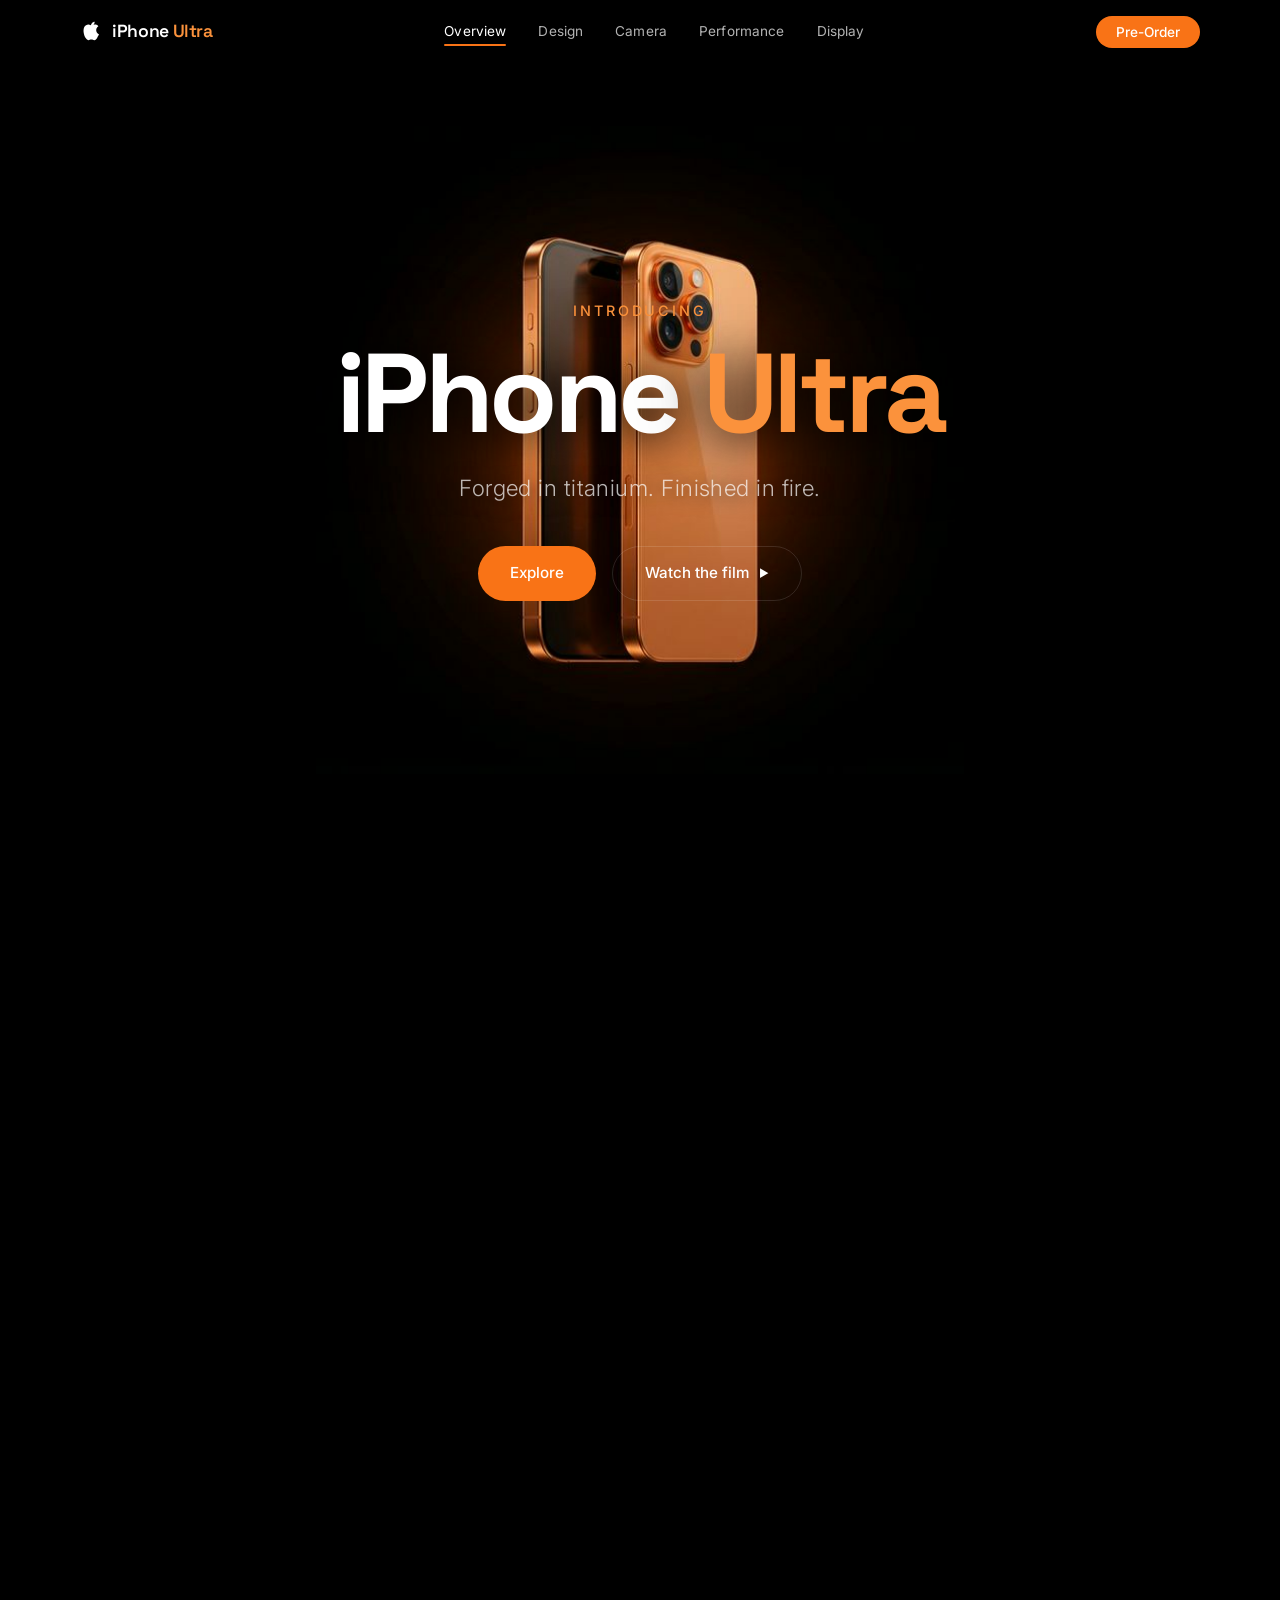
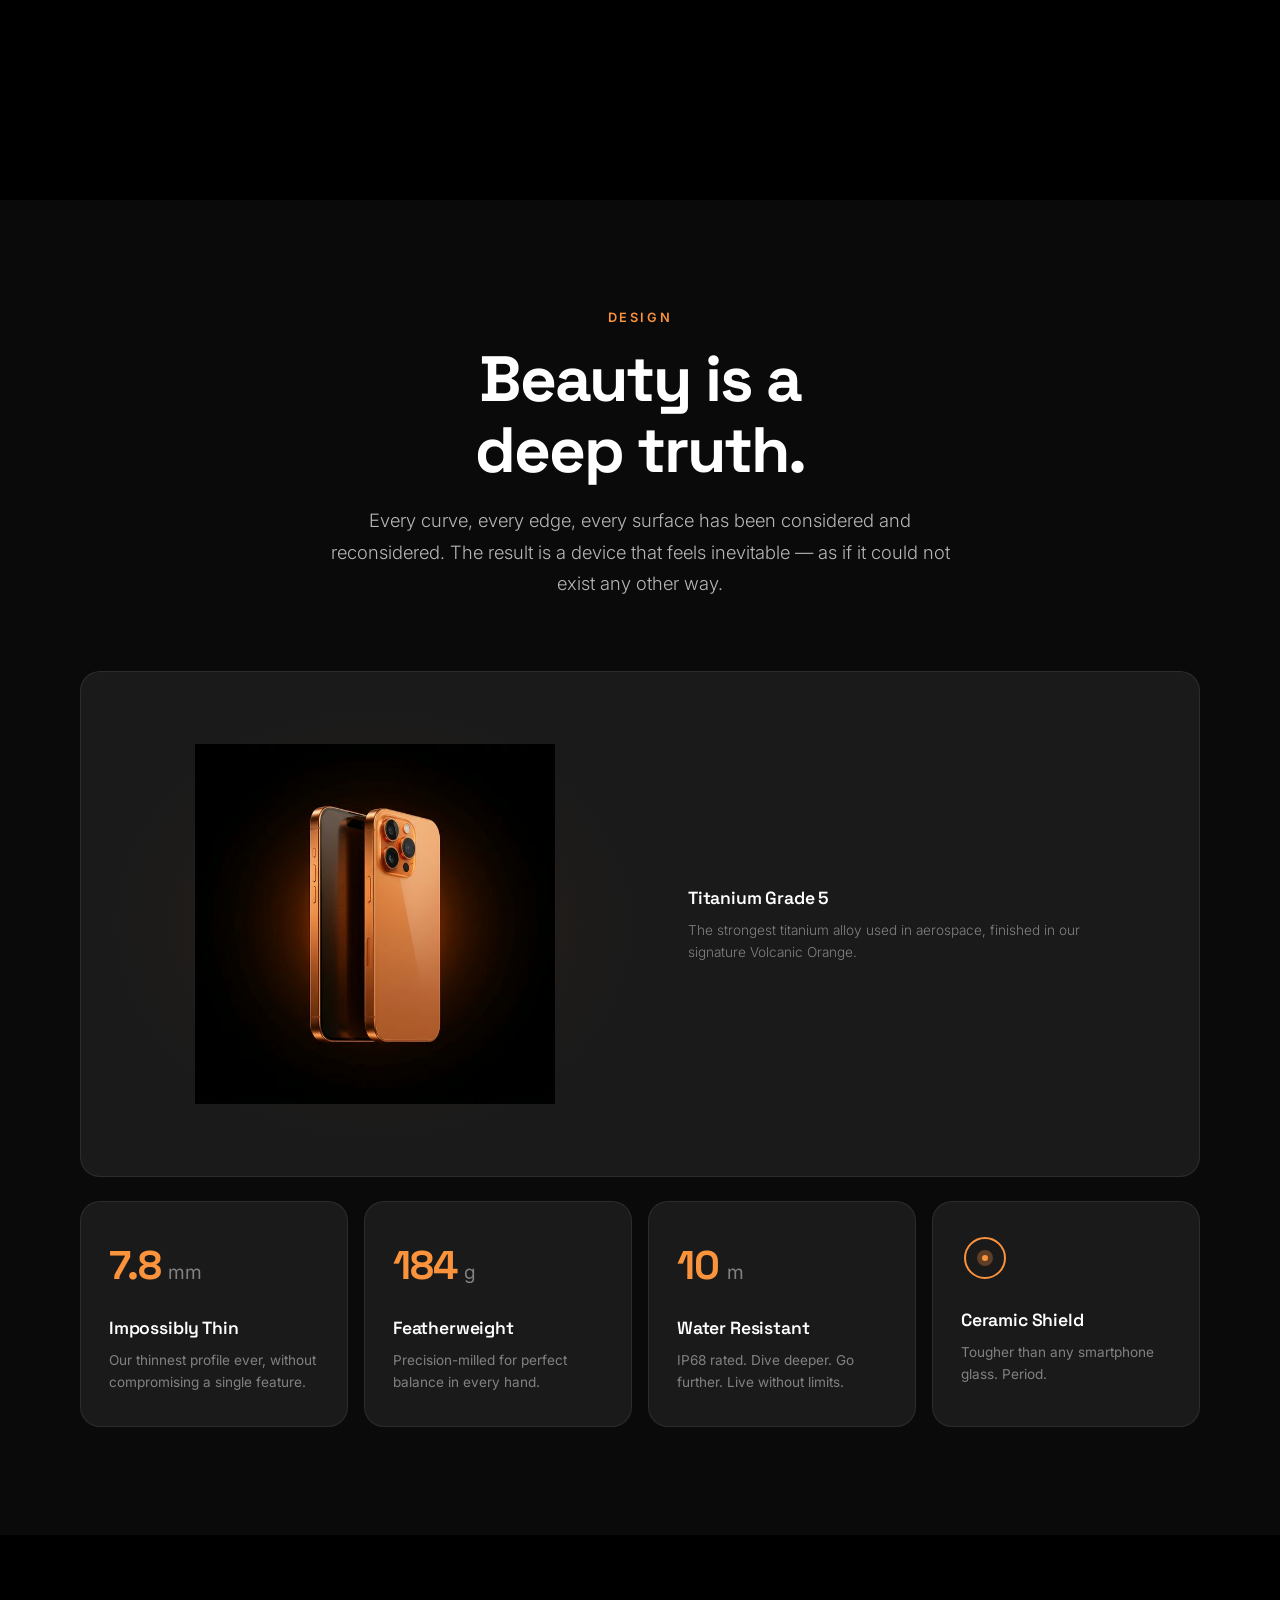
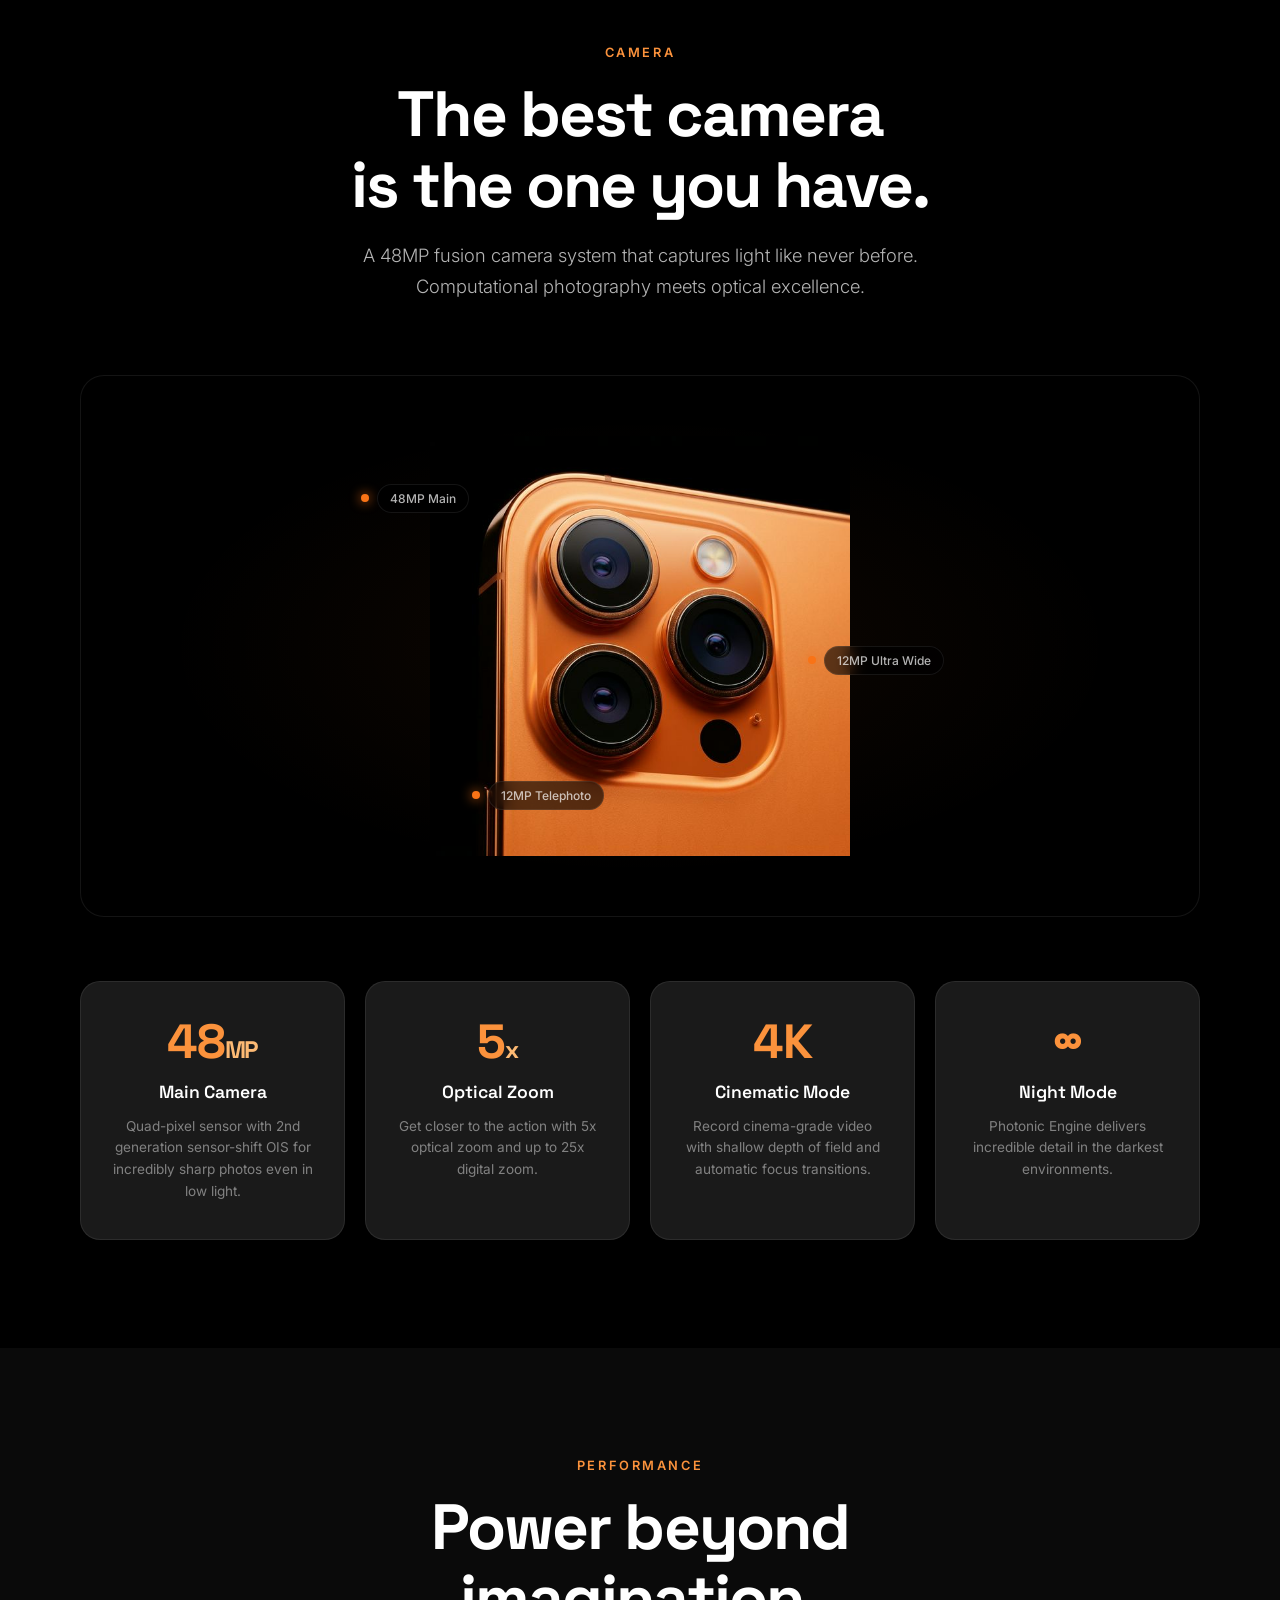
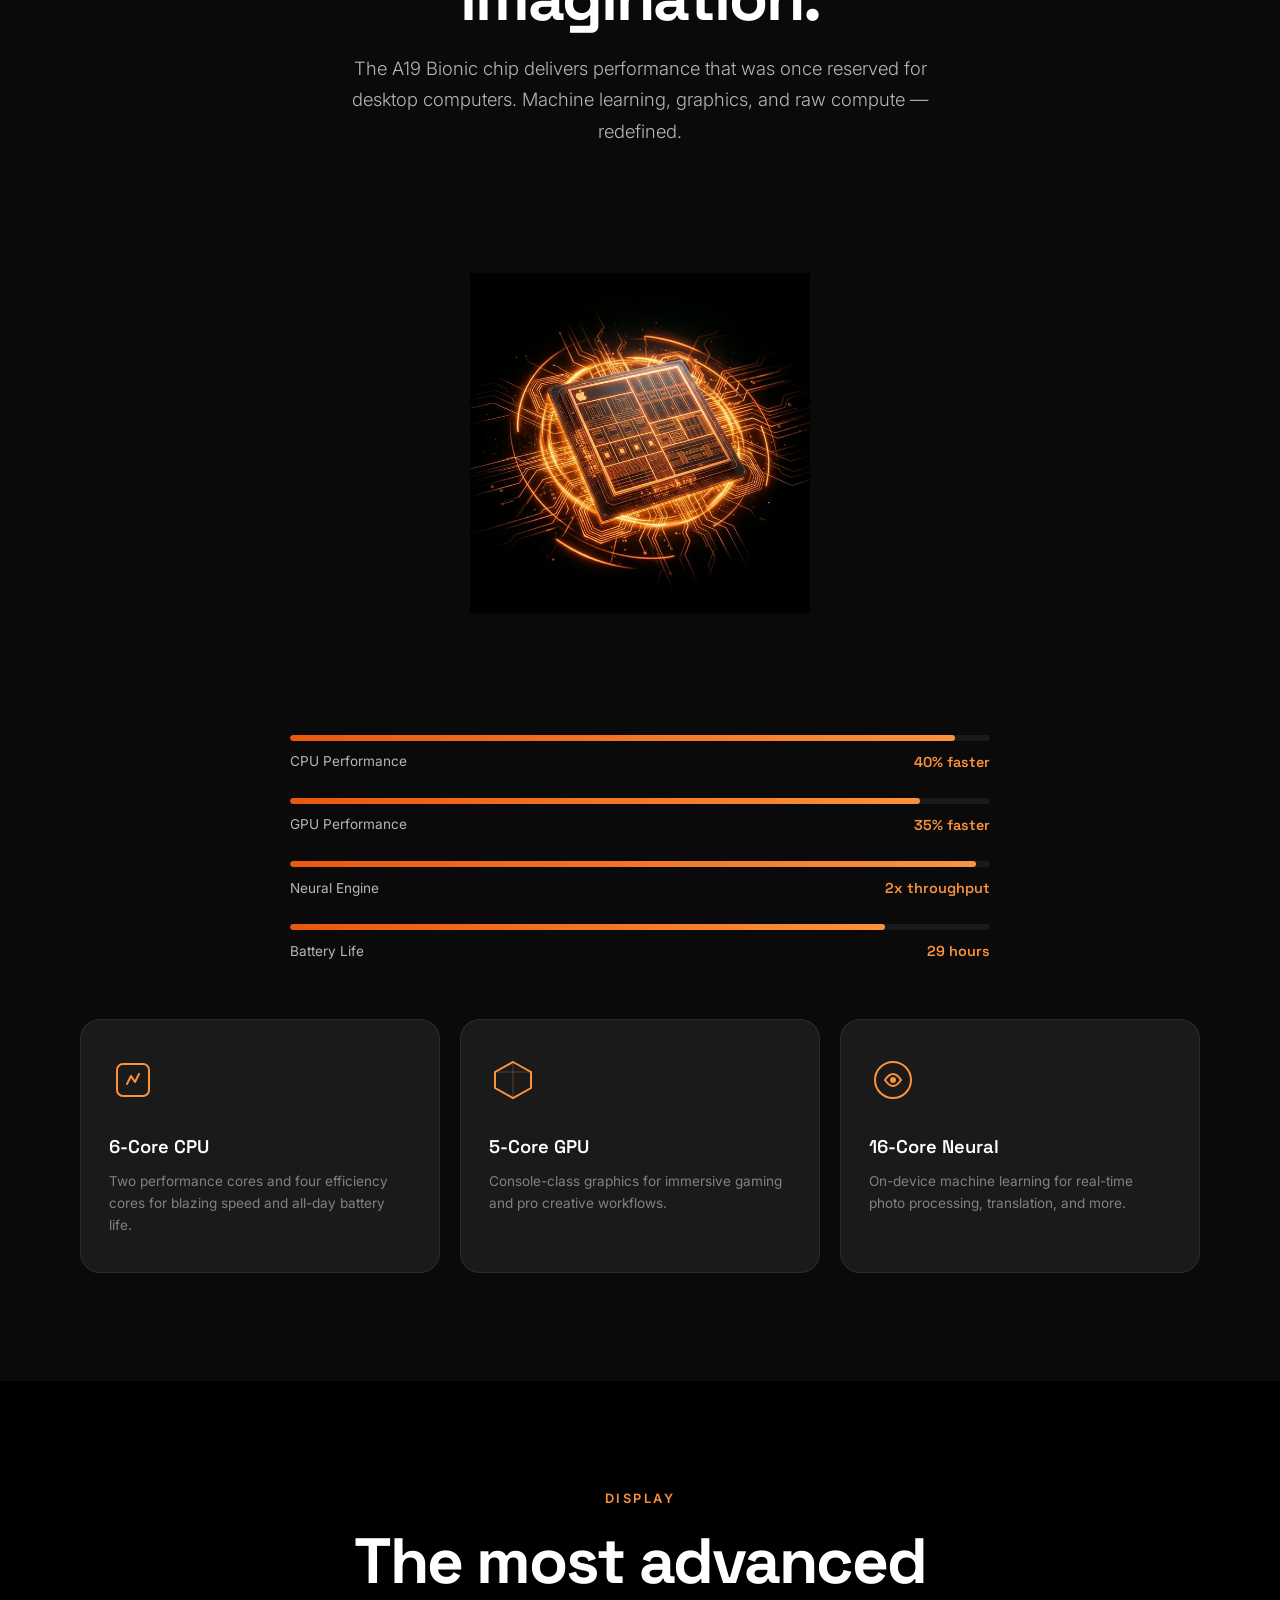
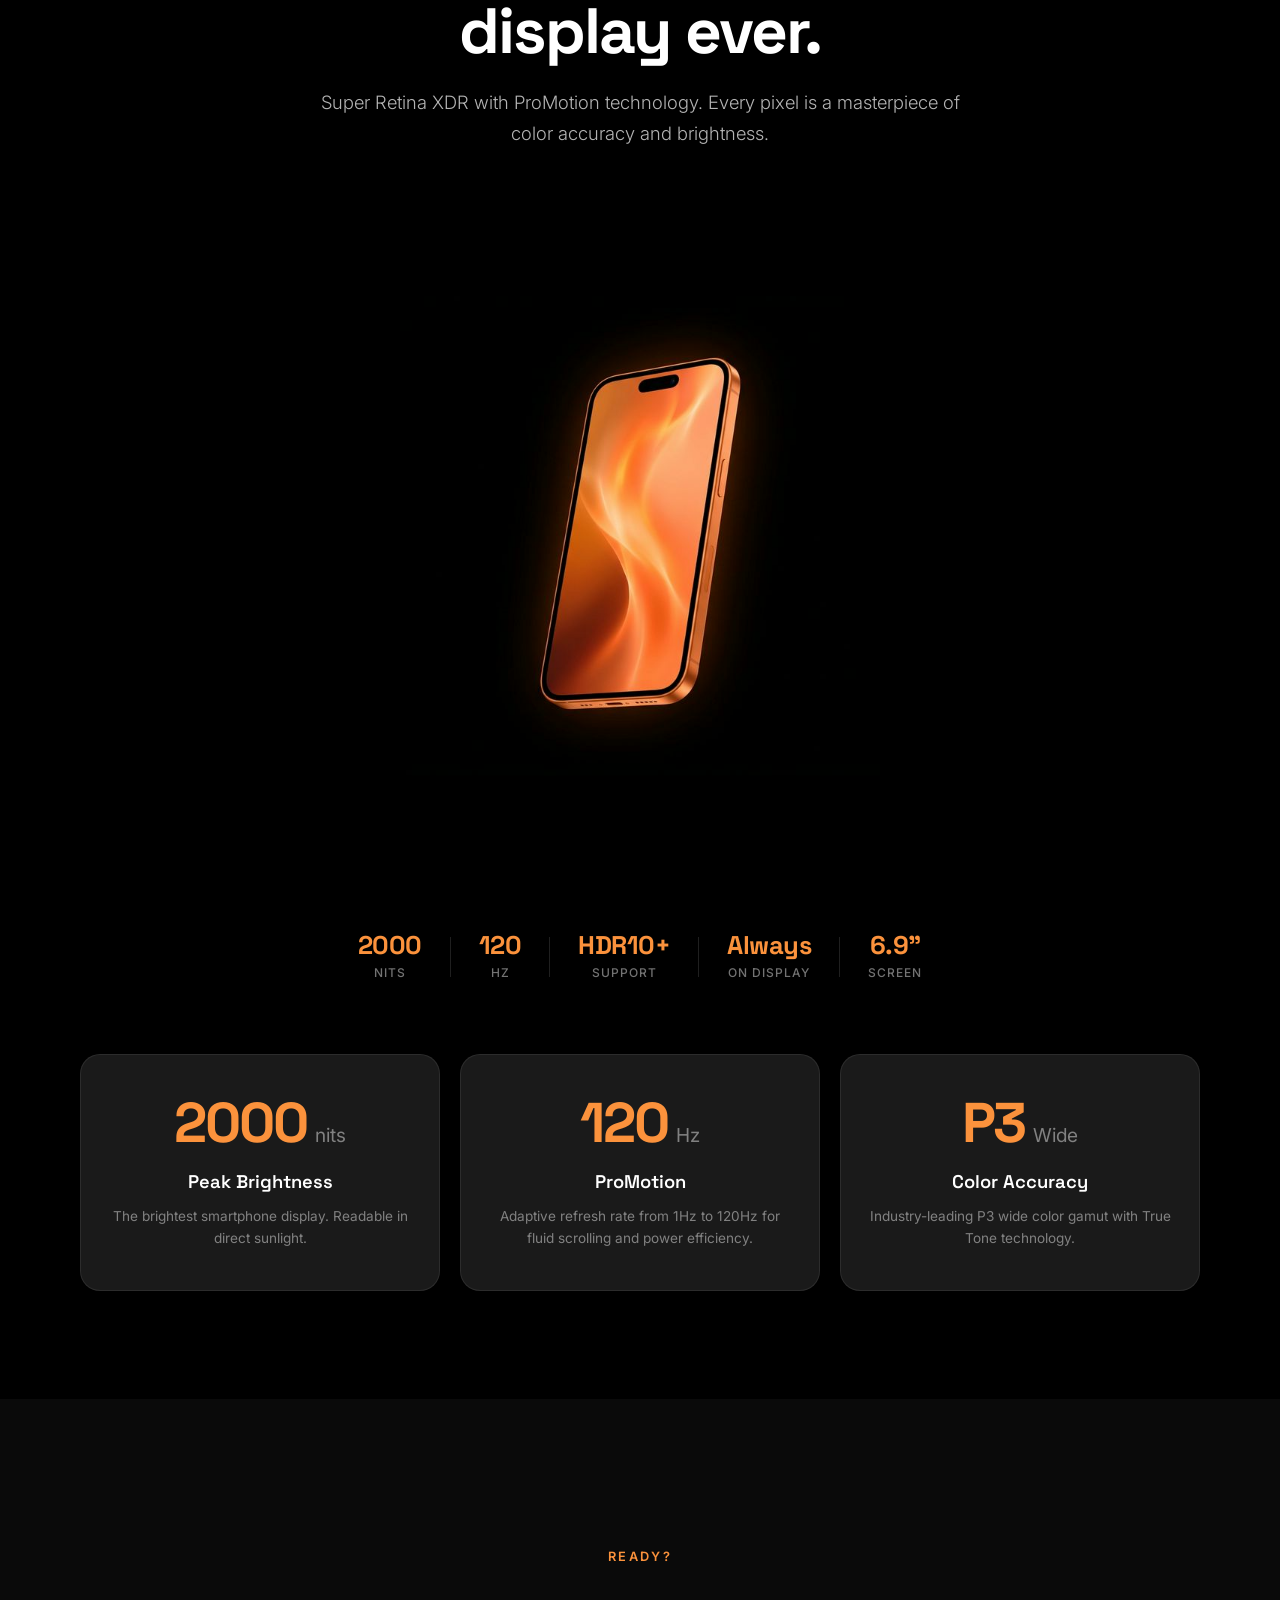
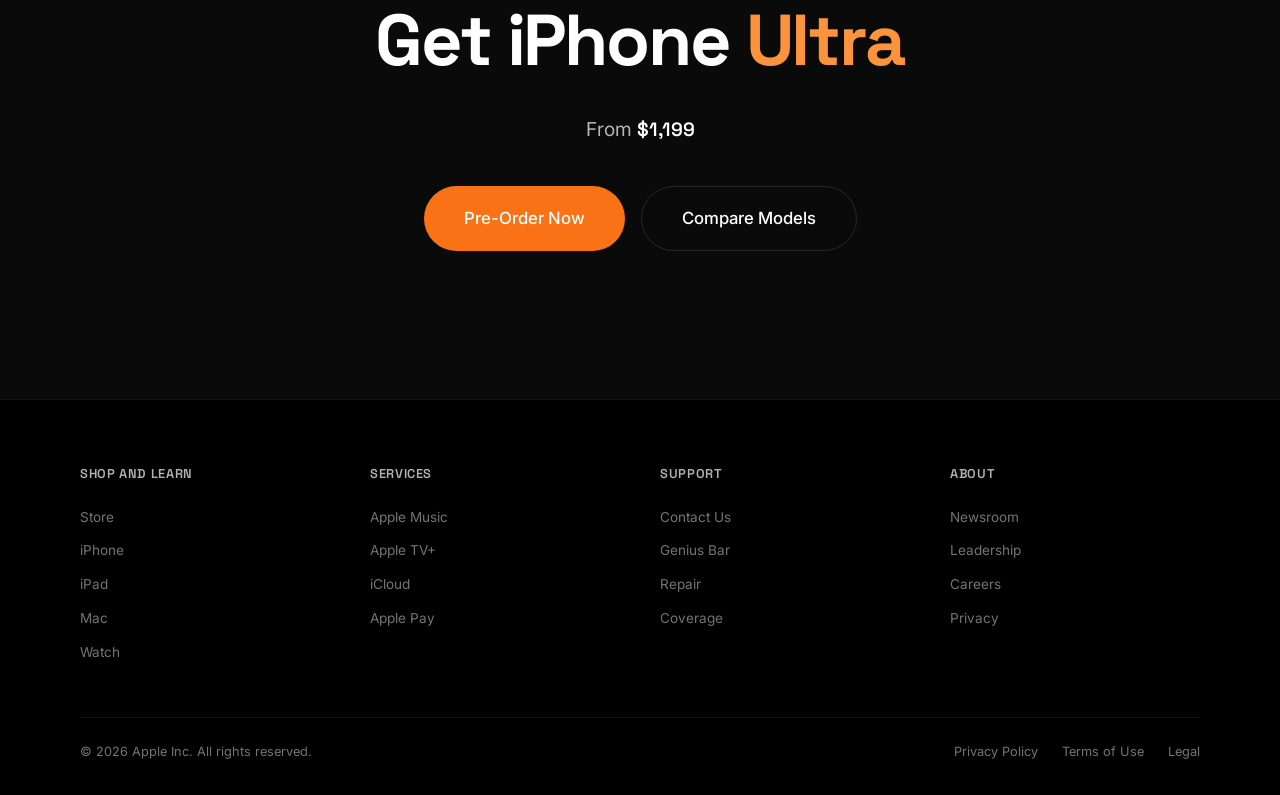
==== iphone-portfolio/index.html @ 0cfe54fa "Add files via upload" ====
<!DOCTYPE html>
<html lang="en">
<head>
    <meta charset="UTF-8">
    <meta name="viewport" content="width=device-width, initial-scale=1.0, maximum-scale=1.0, user-scalable=no">
    <title>iPhone Ultra — Engineered Perfection</title>
    <meta name="description" content="Explore the iPhone Ultra — precision engineering, breathtaking design, and revolutionary performance in a stunning orange finish.">
    <link rel="preconnect" href="https://fonts.googleapis.com">
    <link rel="preconnect" href="https://fonts.gstatic.com" crossorigin>
    <link href="https://fonts.googleapis.com/css2?family=Inter:wght@300;400;500;600;700;800;900&family=Space+Grotesk:wght@300;400;500;600;700&display=swap" rel="stylesheet">
    <link rel="stylesheet" href="styles.css">
</head>
<body>
    <!-- Loading Screen -->
    <div id="loader" class="loader">
        <div class="loader-content">
            <div class="loader-ring"></div>
            <div class="loader-text">
                <span class="loader-brand">iPhone Ultra</span>
                <span class="loader-progress" id="loader-progress">Loading experience...</span>
            </div>
        </div>
    </div>

    <!-- Navigation -->
    <nav id="navbar" class="navbar">
        <div class="nav-container">
            <a href="#hero" class="nav-logo">
                <svg class="nav-logo-icon" viewBox="0 0 24 24" fill="none" xmlns="http://www.w3.org/2000/svg">
                    <path d="M18.71 19.5C17.88 20.74 17 21.95 15.66 21.97C14.32 22 13.89 21.18 12.37 21.18C10.84 21.18 10.37 21.95 9.1 22C7.79 22.05 6.8 20.68 5.96 19.47C4.25 16.56 2.93 11.3 4.7 7.72C5.57 5.94 7.36 4.86 9.28 4.84C10.56 4.81 11.78 5.72 12.57 5.72C13.36 5.72 14.85 4.62 16.4 4.8C17.07 4.83 18.9 5.08 20.07 6.76C19.97 6.82 17.62 8.17 17.65 11.04C17.68 14.45 20.6 15.56 20.63 15.57C20.6 15.65 20.17 17.14 19.1 18.67L18.71 19.5Z" fill="currentColor"/>
                    <path d="M13 3.5C13.73 2.67 14.94 2.04 15.94 2C16.07 3.17 15.6 4.35 14.9 5.19C14.21 6.04 13.07 6.7 11.95 6.61C11.8 5.46 12.36 4.26 13 3.5Z" fill="currentColor"/>
                </svg>
                <span>iPhone <span class="accent">Ultra</span></span>
            </a>
            <div class="nav-links" id="nav-links">
                <a href="#hero" class="nav-link active" data-page="hero">Overview</a>
                <a href="#design" class="nav-link" data-page="design">Design</a>
                <a href="#camera" class="nav-link" data-page="camera">Camera</a>
                <a href="#performance" class="nav-link" data-page="performance">Performance</a>
                <a href="#display" class="nav-link" data-page="display">Display</a>
            </div>
            <button class="nav-cta" id="nav-cta">Pre-Order</button>
            <button class="nav-hamburger" id="nav-hamburger" aria-label="Toggle menu">
                <span></span>
                <span></span>
                <span></span>
            </button>
        </div>
    </nav>

    <!-- Mobile Menu -->
    <div class="mobile-menu" id="mobile-menu">
        <div class="mobile-menu-content">
            <a href="#hero" class="mobile-link" data-page="hero">Overview</a>
            <a href="#design" class="mobile-link" data-page="design">Design</a>
            <a href="#camera" class="mobile-link" data-page="camera">Camera</a>
            <a href="#performance" class="mobile-link" data-page="performance">Performance</a>
            <a href="#display" class="mobile-link" data-page="display">Display</a>
            <a href="#" class="mobile-cta">Pre-Order Now</a>
        </div>
    </div>

    <!-- Page 1: Hero with Scroll Animation -->
    <section id="hero" class="section hero-section">
        <div class="scroll-sequence-container">
            <canvas id="hero-canvas"></canvas>
            <div class="hero-overlay" id="hero-overlay">
                <div class="hero-content">
                    <p class="hero-eyebrow" data-animate>Introducing</p>
                    <h1 class="hero-title" data-animate>
                        iPhone <span class="accent">Ultra</span>
                    </h1>
                    <p class="hero-subtitle" data-animate>Forged in titanium. Finished in fire.</p>
                    <div class="hero-actions" data-animate>
                        <a href="#design" class="btn btn-primary">Explore</a>
                        <a href="#" class="btn btn-ghost">Watch the film <span class="play-icon">▶</span></a>
                    </div>
                </div>
            </div>
            <!-- Scroll-driven text overlays -->
            <div class="scroll-text" id="scroll-text-1">
                <h2 class="scroll-headline">Every layer.<br>Perfected.</h2>
            </div>
            <div class="scroll-text" id="scroll-text-2">
                <h2 class="scroll-headline">Precision<br>engineering.</h2>
                <p class="scroll-sub">Each component designed to work in harmony.</p>
            </div>
            <div class="scroll-text" id="scroll-text-3">
                <h2 class="scroll-headline">Reassembled.<br>Reborn.</h2>
                <p class="scroll-sub">Silence. Perfection restores.</p>
            </div>
        </div>
    </section>

    <!-- Page 2: Design -->
    <section id="design" class="section design-section">
        <div class="section-container">
            <div class="section-header" data-reveal>
                <p class="section-eyebrow">Design</p>
                <h2 class="section-title">Beauty is a<br>deep truth.</h2>
                <p class="section-description">
                    Every curve, every edge, every surface has been considered and reconsidered. 
                    The result is a device that feels inevitable — as if it could not exist any other way.
                </p>
            </div>
            <div class="design-showcase">
                <div class="design-card design-card-hero" data-reveal>
                    <div class="design-card-image">
                        <img src="assets/images/iphone-hero.png" alt="iPhone Ultra in orange" loading="lazy">
                    </div>
                    <div class="design-card-content">
                        <h3>Titanium Grade 5</h3>
                        <p>The strongest titanium alloy used in aerospace, finished in our signature Volcanic Orange.</p>
                    </div>
                </div>
                <div class="design-grid">
                    <div class="design-card" data-reveal>
                        <div class="design-stat">
                            <span class="stat-number" data-count="7.8">0</span>
                            <span class="stat-unit">mm</span>
                        </div>
                        <h3>Impossibly Thin</h3>
                        <p>Our thinnest profile ever, without compromising a single feature.</p>
                    </div>
                    <div class="design-card" data-reveal>
                        <div class="design-stat">
                            <span class="stat-number" data-count="185">0</span>
                            <span class="stat-unit">g</span>
                        </div>
                        <h3>Featherweight</h3>
                        <p>Precision-milled for perfect balance in every hand.</p>
                    </div>
                    <div class="design-card" data-reveal>
                        <div class="design-stat">
                            <span class="stat-number" data-count="10">0</span>
                            <span class="stat-unit">m</span>
                        </div>
                        <h3>Water Resistant</h3>
                        <p>IP68 rated. Dive deeper. Go further. Live without limits.</p>
                    </div>
                    <div class="design-card" data-reveal>
                        <div class="design-icon">
                            <svg viewBox="0 0 48 48" fill="none"><circle cx="24" cy="24" r="20" stroke="currentColor" stroke-width="2"/><circle cx="24" cy="24" r="8" fill="currentColor" opacity="0.3"/><circle cx="24" cy="24" r="3" fill="currentColor"/></svg>
                        </div>
                        <h3>Ceramic Shield</h3>
                        <p>Tougher than any smartphone glass. Period.</p>
                    </div>
                </div>
            </div>
        </div>
    </section>

    <!-- Page 3: Camera -->
    <section id="camera" class="section camera-section">
        <div class="section-container">
            <div class="section-header" data-reveal>
                <p class="section-eyebrow">Camera</p>
                <h2 class="section-title">The best camera<br>is the one you have.</h2>
                <p class="section-description">
                    A 48MP fusion camera system that captures light like never before. 
                    Computational photography meets optical excellence.
                </p>
            </div>
            <div class="camera-showcase">
                <div class="camera-hero" data-reveal>
                    <img src="assets/images/iphone-camera.png" alt="iPhone Ultra Camera System" loading="lazy">
                    <div class="camera-specs-overlay">
                        <div class="spec-tag" style="top: 20%; left: 25%;">
                            <span class="spec-dot"></span>
                            <span class="spec-label">48MP Main</span>
                        </div>
                        <div class="spec-tag" style="top: 50%; left: 65%;">
                            <span class="spec-dot"></span>
                            <span class="spec-label">12MP Ultra Wide</span>
                        </div>
                        <div class="spec-tag" style="top: 75%; left: 35%;">
                            <span class="spec-dot"></span>
                            <span class="spec-label">12MP Telephoto</span>
                        </div>
                    </div>
                </div>
                <div class="camera-features">
                    <div class="camera-feature" data-reveal>
                        <div class="feature-number">48<span>MP</span></div>
                        <h3>Main Camera</h3>
                        <p>Quad-pixel sensor with 2nd generation sensor-shift OIS for incredibly sharp photos even in low light.</p>
                    </div>
                    <div class="camera-feature" data-reveal>
                        <div class="feature-number">5<span>x</span></div>
                        <h3>Optical Zoom</h3>
                        <p>Get closer to the action with 5x optical zoom and up to 25x digital zoom.</p>
                    </div>
                    <div class="camera-feature" data-reveal>
                        <div class="feature-number">4K<span></span></div>
                        <h3>Cinematic Mode</h3>
                        <p>Record cinema-grade video with shallow depth of field and automatic focus transitions.</p>
                    </div>
                    <div class="camera-feature" data-reveal>
                        <div class="feature-number">∞<span></span></div>
                        <h3>Night Mode</h3>
                        <p>Photonic Engine delivers incredible detail in the darkest environments.</p>
                    </div>
                </div>
            </div>
        </div>
    </section>

    <!-- Page 4: Performance -->
    <section id="performance" class="section performance-section">
        <div class="section-container">
            <div class="section-header" data-reveal>
                <p class="section-eyebrow">Performance</p>
                <h2 class="section-title">Power beyond<br>imagination.</h2>
                <p class="section-description">
                    The A19 Bionic chip delivers performance that was once reserved for desktop computers. 
                    Machine learning, graphics, and raw compute — redefined.
                </p>
            </div>
            <div class="performance-showcase">
                <div class="chip-hero" data-reveal>
                    <img src="assets/images/iphone-chip.png" alt="A19 Bionic Chip" loading="lazy">
                    <div class="chip-glow"></div>
                </div>
                <div class="performance-metrics">
                    <div class="metric" data-reveal>
                        <div class="metric-bar">
                            <div class="metric-fill" data-width="95"></div>
                        </div>
                        <div class="metric-info">
                            <span class="metric-label">CPU Performance</span>
                            <span class="metric-value">40% faster</span>
                        </div>
                    </div>
                    <div class="metric" data-reveal>
                        <div class="metric-bar">
                            <div class="metric-fill" data-width="90"></div>
                        </div>
                        <div class="metric-info">
                            <span class="metric-label">GPU Performance</span>
                            <span class="metric-value">35% faster</span>
                        </div>
                    </div>
                    <div class="metric" data-reveal>
                        <div class="metric-bar">
                            <div class="metric-fill" data-width="98"></div>
                        </div>
                        <div class="metric-info">
                            <span class="metric-label">Neural Engine</span>
                            <span class="metric-value">2x throughput</span>
                        </div>
                    </div>
                    <div class="metric" data-reveal>
                        <div class="metric-bar">
                            <div class="metric-fill" data-width="85"></div>
                        </div>
                        <div class="metric-info">
                            <span class="metric-label">Battery Life</span>
                            <span class="metric-value">29 hours</span>
                        </div>
                    </div>
                </div>
                <div class="performance-grid">
                    <div class="perf-card" data-reveal>
                        <div class="perf-icon">
                            <svg viewBox="0 0 48 48" fill="none"><rect x="8" y="8" width="32" height="32" rx="6" stroke="currentColor" stroke-width="2"/><path d="M18 28L22 20L26 26L30 18" stroke="currentColor" stroke-width="2" stroke-linecap="round" stroke-linejoin="round"/></svg>
                        </div>
                        <h3>6-Core CPU</h3>
                        <p>Two performance cores and four efficiency cores for blazing speed and all-day battery life.</p>
                    </div>
                    <div class="perf-card" data-reveal>
                        <div class="perf-icon">
                            <svg viewBox="0 0 48 48" fill="none"><path d="M24 6L42 16V32L24 42L6 32V16L24 6Z" stroke="currentColor" stroke-width="2"/><path d="M24 6V42" stroke="currentColor" stroke-width="1" opacity="0.3"/><path d="M6 16L42 16" stroke="currentColor" stroke-width="1" opacity="0.3"/></svg>
                        </div>
                        <h3>5-Core GPU</h3>
                        <p>Console-class graphics for immersive gaming and pro creative workflows.</p>
                    </div>
                    <div class="perf-card" data-reveal>
                        <div class="perf-icon">
                            <svg viewBox="0 0 48 48" fill="none"><circle cx="24" cy="24" r="18" stroke="currentColor" stroke-width="2"/><path d="M16 24C16 24 20 18 24 18C28 18 32 24 32 24C32 24 28 30 24 30C20 30 16 24 16 24Z" stroke="currentColor" stroke-width="2"/><circle cx="24" cy="24" r="3" fill="currentColor"/></svg>
                        </div>
                        <h3>16-Core Neural</h3>
                        <p>On-device machine learning for real-time photo processing, translation, and more.</p>
                    </div>
                </div>
            </div>
        </div>
    </section>

    <!-- Page 5: Display -->
    <section id="display" class="section display-section">
        <div class="section-container">
            <div class="section-header" data-reveal>
                <p class="section-eyebrow">Display</p>
                <h2 class="section-title">The most advanced<br>display ever.</h2>
                <p class="section-description">
                    Super Retina XDR with ProMotion technology. 
                    Every pixel is a masterpiece of color accuracy and brightness.
                </p>
            </div>
            <div class="display-showcase">
                <div class="display-hero" data-reveal>
                    <img src="assets/images/iphone-display.png" alt="iPhone Ultra Display" loading="lazy">
                </div>
                <div class="display-spec-badges" data-reveal>
                    <div class="spec-badge">
                        <span class="spec-badge-value">2000</span>
                        <span class="spec-badge-label">nits</span>
                    </div>
                    <div class="spec-badge-divider"></div>
                    <div class="spec-badge">
                        <span class="spec-badge-value">120</span>
                        <span class="spec-badge-label">Hz</span>
                    </div>
                    <div class="spec-badge-divider"></div>
                    <div class="spec-badge">
                        <span class="spec-badge-value">HDR10+</span>
                        <span class="spec-badge-label">Support</span>
                    </div>
                    <div class="spec-badge-divider"></div>
                    <div class="spec-badge">
                        <span class="spec-badge-value">Always</span>
                        <span class="spec-badge-label">On Display</span>
                    </div>
                    <div class="spec-badge-divider"></div>
                    <div class="spec-badge">
                        <span class="spec-badge-value">6.9"</span>
                        <span class="spec-badge-label">Screen</span>
                    </div>
                </div>
                <div class="display-features">
                    <div class="display-feature-card" data-reveal>
                        <div class="dfc-header">
                            <span class="dfc-number">2000</span>
                            <span class="dfc-unit">nits</span>
                        </div>
                        <h3>Peak Brightness</h3>
                        <p>The brightest smartphone display. Readable in direct sunlight.</p>
                    </div>
                    <div class="display-feature-card" data-reveal>
                        <div class="dfc-header">
                            <span class="dfc-number">120</span>
                            <span class="dfc-unit">Hz</span>
                        </div>
                        <h3>ProMotion</h3>
                        <p>Adaptive refresh rate from 1Hz to 120Hz for fluid scrolling and power efficiency.</p>
                    </div>
                    <div class="display-feature-card" data-reveal>
                        <div class="dfc-header">
                            <span class="dfc-number">P3</span>
                            <span class="dfc-unit">Wide</span>
                        </div>
                        <h3>Color Accuracy</h3>
                        <p>Industry-leading P3 wide color gamut with True Tone technology.</p>
                    </div>
                </div>
            </div>
        </div>
    </section>

    <!-- Footer CTA -->
    <section class="section cta-section">
        <div class="section-container">
            <div class="cta-content" data-reveal>
                <p class="cta-eyebrow">Ready?</p>
                <h2 class="cta-title">Get iPhone <span class="accent">Ultra</span></h2>
                <p class="cta-price">From <span class="price">$1,199</span></p>
                <div class="cta-actions">
                    <a href="#" class="btn btn-primary btn-large">Pre-Order Now</a>
                    <a href="#" class="btn btn-ghost btn-large">Compare Models</a>
                </div>
            </div>
        </div>
    </section>

    <!-- Footer -->
    <footer class="footer">
        <div class="footer-container">
            <div class="footer-grid">
                <div class="footer-col">
                    <h4>Shop and Learn</h4>
                    <a href="#">Store</a>
                    <a href="#">iPhone</a>
                    <a href="#">iPad</a>
                    <a href="#">Mac</a>
                    <a href="#">Watch</a>
                </div>
                <div class="footer-col">
                    <h4>Services</h4>
                    <a href="#">Apple Music</a>
                    <a href="#">Apple TV+</a>
                    <a href="#">iCloud</a>
                    <a href="#">Apple Pay</a>
                </div>
                <div class="footer-col">
                    <h4>Support</h4>
                    <a href="#">Contact Us</a>
                    <a href="#">Genius Bar</a>
                    <a href="#">Repair</a>
                    <a href="#">Coverage</a>
                </div>
                <div class="footer-col">
                    <h4>About</h4>
                    <a href="#">Newsroom</a>
                    <a href="#">Leadership</a>
                    <a href="#">Careers</a>
                    <a href="#">Privacy</a>
                </div>
            </div>
            <div class="footer-bottom">
                <p>&copy; 2026 Apple Inc. All rights reserved.</p>
                <div class="footer-legal">
                    <a href="#">Privacy Policy</a>
                    <a href="#">Terms of Use</a>
                    <a href="#">Legal</a>
                </div>
            </div>
        </div>
    </footer>

    <script src="script.js"></script>
</body>
</html>
---- iphone-portfolio/styles.css ----
/* ============================================
   iPhone Ultra — Premium Portfolio
   Design System & Global Styles
   ============================================ */

:root {
    /* Colors */
    --orange-50: #fff7ed;
    --orange-100: #ffedd5;
    --orange-200: #fed7aa;
    --orange-300: #fdba74;
    --orange-400: #fb923c;
    --orange-500: #f97316;
    --orange-600: #ea580c;
    --orange-700: #c2410c;
    --orange-800: #9a3412;
    --orange-900: #7c2d12;

    --bg-primary: #000000;
    --bg-secondary: #0a0a0a;
    --bg-tertiary: #111111;
    --bg-card: #1a1a1a;
    --bg-card-hover: #222222;

    --text-primary: #ffffff;
    --text-secondary: rgba(255, 255, 255, 0.7);
    --text-tertiary: rgba(255, 255, 255, 0.45);
    --text-accent: var(--orange-400);

    --border-subtle: rgba(255, 255, 255, 0.08);
    --border-medium: rgba(255, 255, 255, 0.12);

    /* Typography */
    --font-display: 'Space Grotesk', -apple-system, sans-serif;
    --font-body: 'Inter', -apple-system, sans-serif;

    /* Spacing */
    --section-padding: clamp(80px, 12vh, 160px);
    --container-max: 1200px;
    --container-padding: clamp(20px, 5vw, 40px);

    /* Animation */
    --ease-out-expo: cubic-bezier(0.16, 1, 0.3, 1);
    --ease-out-quart: cubic-bezier(0.25, 1, 0.5, 1);
    --ease-spring: cubic-bezier(0.34, 1.56, 0.64, 1);

    /* Navbar */
    --nav-height: 64px;
}

/* ============================================
   Reset & Base
   ============================================ */

*, *::before, *::after {
    margin: 0;
    padding: 0;
    box-sizing: border-box;
}

html {
    scroll-behavior: smooth;
    -webkit-text-size-adjust: 100%;
    overflow-x: hidden;
}

body {
    font-family: var(--font-body);
    background: var(--bg-primary);
    color: var(--text-primary);
    line-height: 1.6;
    -webkit-font-smoothing: antialiased;
    -moz-osx-font-smoothing: grayscale;
    overflow-x: hidden;
}

img {
    max-width: 100%;
    height: auto;
    display: block;
}

a {
    text-decoration: none;
    color: inherit;
}

/* ============================================
   Loading Screen
   ============================================ */

.loader {
    position: fixed;
    top: 0;
    left: 0;
    width: 100%;
    height: 100%;
    background: var(--bg-primary);
    z-index: 10000;
    display: flex;
    align-items: center;
    justify-content: center;
    transition: opacity 0.8s var(--ease-out-expo), visibility 0.8s;
}

.loader.hidden {
    opacity: 0;
    visibility: hidden;
    pointer-events: none;
}

.loader-content {
    display: flex;
    flex-direction: column;
    align-items: center;
    gap: 32px;
}

.loader-ring {
    width: 48px;
    height: 48px;
    border: 2px solid var(--border-subtle);
    border-top-color: var(--orange-500);
    border-radius: 50%;
    animation: spin 1s linear infinite;
}

@keyframes spin {
    to { transform: rotate(360deg); }
}

.loader-text {
    display: flex;
    flex-direction: column;
    align-items: center;
    gap: 8px;
}

.loader-brand {
    font-family: var(--font-display);
    font-size: 1.25rem;
    font-weight: 600;
    letter-spacing: -0.02em;
}

.loader-progress {
    font-size: 0.8rem;
    color: var(--text-tertiary);
    letter-spacing: 0.05em;
    text-transform: uppercase;
}

/* ============================================
   Navigation
   ============================================ */

.navbar {
    position: fixed;
    top: 0;
    left: 0;
    width: 100%;
    height: var(--nav-height);
    z-index: 1000;
    transition: background 0.4s, backdrop-filter 0.4s, border-color 0.4s;
    border-bottom: 1px solid transparent;
}

.navbar.scrolled {
    background: rgba(0, 0, 0, 0.72);
    backdrop-filter: saturate(180%) blur(20px);
    -webkit-backdrop-filter: saturate(180%) blur(20px);
    border-bottom-color: var(--border-subtle);
}

.nav-container {
    max-width: var(--container-max);
    margin: 0 auto;
    padding: 0 var(--container-padding);
    height: 100%;
    display: flex;
    align-items: center;
    justify-content: space-between;
}

.nav-logo {
    display: flex;
    align-items: center;
    gap: 10px;
    font-family: var(--font-display);
    font-weight: 600;
    font-size: 1.1rem;
    letter-spacing: -0.02em;
    z-index: 10;
}

.nav-logo-icon {
    width: 22px;
    height: 22px;
    color: var(--text-primary);
}

.nav-logo .accent {
    color: var(--orange-400);
}

.nav-links {
    display: flex;
    align-items: center;
    gap: 32px;
}

.nav-link {
    font-size: 0.85rem;
    font-weight: 400;
    color: var(--text-secondary);
    letter-spacing: 0.01em;
    transition: color 0.3s;
    position: relative;
}

.nav-link::after {
    content: '';
    position: absolute;
    bottom: -4px;
    left: 0;
    width: 0;
    height: 2px;
    background: var(--orange-500);
    border-radius: 1px;
    transition: width 0.3s var(--ease-out-expo);
}

.nav-link:hover,
.nav-link.active {
    color: var(--text-primary);
}

.nav-link.active::after {
    width: 100%;
}

.nav-cta {
    background: var(--orange-500);
    color: white;
    border: none;
    padding: 8px 20px;
    border-radius: 100px;
    font-size: 0.85rem;
    font-weight: 500;
    font-family: var(--font-body);
    cursor: pointer;
    transition: background 0.3s, transform 0.3s;
}

.nav-cta:hover {
    background: var(--orange-600);
    transform: scale(1.02);
}

.nav-hamburger {
    display: none;
    flex-direction: column;
    gap: 5px;
    background: none;
    border: none;
    cursor: pointer;
    padding: 8px;
    z-index: 10;
}

.nav-hamburger span {
    width: 22px;
    height: 2px;
    background: var(--text-primary);
    border-radius: 2px;
    transition: transform 0.3s, opacity 0.3s;
}

.nav-hamburger.active span:nth-child(1) {
    transform: translateY(7px) rotate(45deg);
}

.nav-hamburger.active span:nth-child(2) {
    opacity: 0;
}

.nav-hamburger.active span:nth-child(3) {
    transform: translateY(-7px) rotate(-45deg);
}

/* Mobile Menu */
.mobile-menu {
    position: fixed;
    top: 0;
    left: 0;
    width: 100%;
    height: 100%;
    background: rgba(0, 0, 0, 0.95);
    backdrop-filter: blur(40px);
    -webkit-backdrop-filter: blur(40px);
    z-index: 999;
    display: flex;
    align-items: center;
    justify-content: center;
    opacity: 0;
    visibility: hidden;
    transition: opacity 0.4s, visibility 0.4s;
}

.mobile-menu.active {
    opacity: 1;
    visibility: visible;
}

.mobile-menu-content {
    display: flex;
    flex-direction: column;
    align-items: center;
    gap: 28px;
}

.mobile-link {
    font-family: var(--font-display);
    font-size: 2rem;
    font-weight: 500;
    color: var(--text-secondary);
    transition: color 0.3s;
    letter-spacing: -0.02em;
}

.mobile-link:hover {
    color: var(--orange-400);
}

.mobile-cta {
    margin-top: 16px;
    background: var(--orange-500);
    color: white;
    padding: 14px 36px;
    border-radius: 100px;
    font-size: 1rem;
    font-weight: 500;
    transition: background 0.3s;
}

/* ============================================
   Hero Section — Scroll Sequence
   ============================================ */

.hero-section {
    position: relative;
    height: 200vh;
    background: var(--bg-primary);
}

.scroll-sequence-container {
    position: sticky;
    top: 0;
    width: 100%;
    height: 100vh;
    overflow: hidden;
}

#hero-canvas {
    position: absolute;
    top: 0;
    left: 0;
    width: 100%;
    height: 100%;
    z-index: 1;
}

.hero-overlay {
    position: absolute;
    inset: 0;
    display: flex;
    align-items: center;
    justify-content: center;
    z-index: 5;
    transition: opacity 0.6s;
    pointer-events: none;
}

.hero-overlay .btn {
    pointer-events: auto;
}

.hero-content {
    text-align: center;
    padding: 0 var(--container-padding);
}

.hero-eyebrow {
    font-size: clamp(0.75rem, 1.5vw, 0.9rem);
    letter-spacing: 0.2em;
    text-transform: uppercase;
    color: var(--orange-400);
    margin-bottom: 16px;
    font-weight: 500;
    opacity: 0;
    transform: translateY(20px);
    animation: fadeInUp 1s var(--ease-out-expo) 0.5s forwards;
    text-shadow: 0 2px 20px rgba(0,0,0,0.8);
}

.hero-title {
    font-family: var(--font-display);
    font-size: clamp(3rem, 10vw, 7rem);
    font-weight: 700;
    letter-spacing: -0.04em;
    line-height: 1;
    margin-bottom: 20px;
    opacity: 0;
    transform: translateY(30px);
    animation: fadeInUp 1s var(--ease-out-expo) 0.7s forwards;
    text-shadow: 0 4px 40px rgba(0,0,0,0.9), 0 0px 80px rgba(0,0,0,0.5);
}

.hero-subtitle {
    font-size: clamp(1rem, 2.5vw, 1.4rem);
    color: var(--text-secondary);
    font-weight: 300;
    letter-spacing: 0.02em;
    margin-bottom: 40px;
    opacity: 0;
    transform: translateY(20px);
    animation: fadeInUp 1s var(--ease-out-expo) 0.9s forwards;
    text-shadow: 0 2px 20px rgba(0,0,0,0.8);
}

.hero-actions {
    display: flex;
    gap: 16px;
    justify-content: center;
    flex-wrap: wrap;
    opacity: 0;
    transform: translateY(20px);
    animation: fadeInUp 1s var(--ease-out-expo) 1.1s forwards;
}

@keyframes fadeInUp {
    to {
        opacity: 1;
        transform: translateY(0);
    }
}

/* Scroll Text Overlays */
.scroll-text {
    position: absolute;
    inset: 0;
    display: flex;
    flex-direction: column;
    align-items: center;
    justify-content: center;
    text-align: center;
    z-index: 6;
    opacity: 0;
    pointer-events: none;
    transition: opacity 0.5s;
    padding: 0 var(--container-padding);
}

.scroll-headline {
    font-family: var(--font-display);
    font-size: clamp(2.5rem, 7vw, 5rem);
    font-weight: 700;
    letter-spacing: -0.04em;
    line-height: 1.1;
    margin-bottom: 12px;
}

.scroll-sub {
    font-size: clamp(0.9rem, 2vw, 1.2rem);
    color: var(--text-secondary);
    font-weight: 300;
    max-width: 500px;
}

/* ============================================
   Buttons
   ============================================ */

.btn {
    display: inline-flex;
    align-items: center;
    gap: 8px;
    padding: 14px 32px;
    border-radius: 100px;
    font-size: 0.95rem;
    font-weight: 500;
    font-family: var(--font-body);
    transition: all 0.3s var(--ease-out-expo);
    cursor: pointer;
    border: none;
}

.btn-primary {
    background: var(--orange-500);
    color: white;
}

.btn-primary:hover {
    background: var(--orange-600);
    transform: scale(1.04);
    box-shadow: 0 8px 32px rgba(249, 115, 22, 0.35);
}

.btn-ghost {
    background: transparent;
    color: var(--text-primary);
    border: 1px solid var(--border-medium);
}

.btn-ghost:hover {
    border-color: var(--orange-400);
    color: var(--orange-400);
    background: rgba(249, 115, 22, 0.08);
}

.btn-large {
    padding: 18px 40px;
    font-size: 1.05rem;
}

.play-icon {
    font-size: 0.7em;
    margin-left: 2px;
}

.accent {
    color: var(--orange-400);
}

/* ============================================
   Section Commons
   ============================================ */

.section {
    position: relative;
}

.section-container {
    max-width: var(--container-max);
    margin: 0 auto;
    padding: var(--section-padding) var(--container-padding);
}

.section-header {
    text-align: center;
    margin-bottom: clamp(48px, 8vh, 80px);
}

.section-eyebrow {
    font-size: 0.8rem;
    letter-spacing: 0.2em;
    text-transform: uppercase;
    color: var(--orange-400);
    font-weight: 600;
    margin-bottom: 16px;
}

.section-title {
    font-family: var(--font-display);
    font-size: clamp(2.2rem, 5vw, 4rem);
    font-weight: 700;
    letter-spacing: -0.03em;
    line-height: 1.1;
    margin-bottom: 20px;
}

.section-description {
    font-size: clamp(0.95rem, 1.8vw, 1.15rem);
    color: var(--text-secondary);
    max-width: 640px;
    margin: 0 auto;
    line-height: 1.7;
    font-weight: 300;
}

/* Reveal Animation */
[data-reveal] {
    opacity: 0;
    transform: translateY(40px);
    transition: opacity 0.8s var(--ease-out-expo), transform 0.8s var(--ease-out-expo);
}

[data-reveal].revealed {
    opacity: 1;
    transform: translateY(0);
}

/* ============================================
   Page 2: Design Section
   ============================================ */

.design-section {
    background: var(--bg-secondary);
}

.design-showcase {
    display: flex;
    flex-direction: column;
    gap: 24px;
}

.design-card-hero {
    position: relative;
    background: var(--bg-card);
    border-radius: 24px;
    overflow: hidden;
    border: 1px solid var(--border-subtle);
    display: grid;
    grid-template-columns: 1fr 1fr;
    min-height: 440px;
}

.design-card-image {
    position: relative;
    overflow: hidden;
    display: flex;
    align-items: center;
    justify-content: center;
    background: radial-gradient(ellipse at center, rgba(249, 115, 22, 0.08) 0%, transparent 70%);
    padding: 40px;
}

.design-card-image img {
    max-height: 360px;
    object-fit: contain;
    transition: transform 0.6s var(--ease-out-expo);
}

.design-card-hero:hover .design-card-image img {
    transform: scale(1.05);
}

.design-card-content {
    display: flex;
    flex-direction: column;
    justify-content: center;
    padding: 48px;
}

.design-card-content h3 {
    font-family: var(--font-display);
    font-size: clamp(1.5rem, 3vw, 2.2rem);
    font-weight: 600;
    letter-spacing: -0.02em;
    margin-bottom: 16px;
}

.design-card-content p {
    font-size: 1.05rem;
    color: var(--text-secondary);
    line-height: 1.7;
    font-weight: 300;
}

.design-grid {
    display: grid;
    grid-template-columns: repeat(4, 1fr);
    gap: 16px;
}

.design-card {
    background: var(--bg-card);
    border-radius: 20px;
    padding: 32px 28px;
    border: 1px solid var(--border-subtle);
    transition: border-color 0.3s, background 0.3s, transform 0.3s;
}

.design-card:hover {
    border-color: rgba(249, 115, 22, 0.2);
    background: var(--bg-card-hover);
    transform: translateY(-4px);
}

.design-stat {
    margin-bottom: 16px;
}

.stat-number {
    font-family: var(--font-display);
    font-size: 2.5rem;
    font-weight: 700;
    color: var(--orange-400);
    letter-spacing: -0.03em;
}

.stat-unit {
    font-size: 1.2rem;
    color: var(--text-tertiary);
    margin-left: 4px;
    font-weight: 400;
}

.design-card h3 {
    font-family: var(--font-display);
    font-size: 1.1rem;
    font-weight: 600;
    margin-bottom: 8px;
    letter-spacing: -0.01em;
}

.design-card p {
    font-size: 0.85rem;
    color: var(--text-tertiary);
    line-height: 1.6;
}

.design-icon svg {
    width: 48px;
    height: 48px;
    color: var(--orange-400);
    margin-bottom: 16px;
}

/* ============================================
   Page 3: Camera Section
   ============================================ */

.camera-section {
    background: var(--bg-primary);
}

.camera-showcase {
    display: flex;
    flex-direction: column;
    gap: 64px;
}

.camera-hero {
    position: relative;
    display: flex;
    align-items: center;
    justify-content: center;
    background: radial-gradient(ellipse at center, rgba(249, 115, 22, 0.06) 0%, transparent 60%);
    border-radius: 24px;
    overflow: hidden;
    padding: 60px 40px;
    border: 1px solid var(--border-subtle);
}

.camera-hero img {
    max-height: 420px;
    object-fit: contain;
    position: relative;
    z-index: 1;
}

.camera-specs-overlay {
    position: absolute;
    inset: 0;
    z-index: 2;
}

.spec-tag {
    position: absolute;
    display: flex;
    align-items: center;
    gap: 8px;
    animation: pulse-tag 3s ease-in-out infinite;
}

.spec-dot {
    width: 8px;
    height: 8px;
    background: var(--orange-500);
    border-radius: 50%;
    box-shadow: 0 0 12px var(--orange-500);
    animation: pulse-dot 2s ease-in-out infinite;
}

@keyframes pulse-dot {
    0%, 100% { opacity: 1; transform: scale(1); }
    50% { opacity: 0.6; transform: scale(1.3); }
}

@keyframes pulse-tag {
    0%, 100% { opacity: 1; }
    50% { opacity: 0.7; }
}

.spec-label {
    font-size: 0.75rem;
    font-weight: 500;
    color: var(--text-secondary);
    background: rgba(0, 0, 0, 0.6);
    padding: 4px 12px;
    border-radius: 100px;
    backdrop-filter: blur(8px);
    border: 1px solid var(--border-subtle);
    white-space: nowrap;
}

.camera-features {
    display: grid;
    grid-template-columns: repeat(4, 1fr);
    gap: 20px;
}

.camera-feature {
    background: var(--bg-card);
    border-radius: 20px;
    padding: 36px 28px;
    border: 1px solid var(--border-subtle);
    text-align: center;
    transition: border-color 0.3s, transform 0.3s;
}

.camera-feature:hover {
    border-color: rgba(249, 115, 22, 0.2);
    transform: translateY(-4px);
}

.feature-number {
    font-family: var(--font-display);
    font-size: 3rem;
    font-weight: 700;
    color: var(--orange-400);
    letter-spacing: -0.03em;
    margin-bottom: 12px;
    line-height: 1;
}

.feature-number span {
    font-size: 1.5rem;
    color: var(--orange-300);
}

.camera-feature h3 {
    font-family: var(--font-display);
    font-size: 1.1rem;
    font-weight: 600;
    margin-bottom: 10px;
}

.camera-feature p {
    font-size: 0.85rem;
    color: var(--text-tertiary);
    line-height: 1.6;
}

/* ============================================
   Page 4: Performance Section
   ============================================ */

.performance-section {
    background: var(--bg-secondary);
}

.performance-showcase {
    display: flex;
    flex-direction: column;
    gap: 56px;
}

.chip-hero {
    position: relative;
    display: flex;
    align-items: center;
    justify-content: center;
    padding: 60px;
}

.chip-hero img {
    max-height: 340px;
    object-fit: contain;
    position: relative;
    z-index: 1;
}

.chip-glow {
    position: absolute;
    width: 300px;
    height: 300px;
    background: radial-gradient(circle, rgba(249, 115, 22, 0.15) 0%, transparent 70%);
    border-radius: 50%;
    animation: glow-pulse 4s ease-in-out infinite;
}

@keyframes glow-pulse {
    0%, 100% { transform: scale(1); opacity: 0.5; }
    50% { transform: scale(1.2); opacity: 1; }
}

.performance-metrics {
    display: flex;
    flex-direction: column;
    gap: 24px;
    max-width: 700px;
    margin: 0 auto;
    width: 100%;
}

.metric {
    display: flex;
    flex-direction: column;
    gap: 10px;
}

.metric-bar {
    width: 100%;
    height: 6px;
    background: var(--bg-card);
    border-radius: 3px;
    overflow: hidden;
}

.metric-fill {
    height: 100%;
    width: 0;
    background: linear-gradient(90deg, var(--orange-600), var(--orange-400));
    border-radius: 3px;
    transition: width 1.5s var(--ease-out-expo);
}

.metric.revealed .metric-fill {
    width: var(--fill-width, 0%);
}

.metric-info {
    display: flex;
    justify-content: space-between;
    align-items: center;
}

.metric-label {
    font-size: 0.85rem;
    color: var(--text-secondary);
}

.metric-value {
    font-family: var(--font-display);
    font-size: 0.9rem;
    font-weight: 600;
    color: var(--orange-400);
}

.performance-grid {
    display: grid;
    grid-template-columns: repeat(3, 1fr);
    gap: 20px;
}

.perf-card {
    background: var(--bg-card);
    border-radius: 20px;
    padding: 36px 28px;
    border: 1px solid var(--border-subtle);
    transition: border-color 0.3s, transform 0.3s;
}

.perf-card:hover {
    border-color: rgba(249, 115, 22, 0.2);
    transform: translateY(-4px);
}

.perf-icon svg {
    width: 48px;
    height: 48px;
    color: var(--orange-400);
    margin-bottom: 20px;
}

.perf-card h3 {
    font-family: var(--font-display);
    font-size: 1.15rem;
    font-weight: 600;
    margin-bottom: 10px;
}

.perf-card p {
    font-size: 0.85rem;
    color: var(--text-tertiary);
    line-height: 1.6;
}

/* ============================================
   Page 5: Display Section
   ============================================ */

.display-section {
    background: var(--bg-primary);
}

.display-showcase {
    display: flex;
    flex-direction: column;
    gap: 56px;
}

.display-hero {
    position: relative;
    display: flex;
    align-items: center;
    justify-content: center;
    padding: 80px 40px;
}

.display-hero img {
    max-height: 480px;
    object-fit: contain;
    position: relative;
    z-index: 1;
}

.display-spec-badges {
    display: flex;
    align-items: center;
    justify-content: center;
    gap: 0;
    flex-wrap: wrap;
    padding: 0 20px;
}

.spec-badge {
    display: flex;
    flex-direction: column;
    align-items: center;
    gap: 4px;
    padding: 16px 28px;
}

.spec-badge-value {
    font-family: var(--font-display);
    font-size: 1.6rem;
    font-weight: 700;
    color: var(--orange-400);
    letter-spacing: -0.02em;
    line-height: 1;
}

.spec-badge-label {
    font-size: 0.75rem;
    color: var(--text-tertiary);
    text-transform: uppercase;
    letter-spacing: 0.08em;
    font-weight: 500;
}

.spec-badge-divider {
    width: 1px;
    height: 40px;
    background: var(--border-medium);
    flex-shrink: 0;
}

.display-features {
    display: grid;
    grid-template-columns: repeat(3, 1fr);
    gap: 20px;
}

.display-feature-card {
    background: var(--bg-card);
    border-radius: 20px;
    padding: 40px 28px;
    border: 1px solid var(--border-subtle);
    text-align: center;
    transition: border-color 0.3s, transform 0.3s;
}

.display-feature-card:hover {
    border-color: rgba(249, 115, 22, 0.2);
    transform: translateY(-4px);
}

.dfc-header {
    margin-bottom: 16px;
}

.dfc-number {
    font-family: var(--font-display);
    font-size: 3.5rem;
    font-weight: 700;
    color: var(--orange-400);
    letter-spacing: -0.04em;
    line-height: 1;
}

.dfc-unit {
    font-size: 1.2rem;
    color: var(--text-tertiary);
    margin-left: 4px;
    font-weight: 400;
}

.display-feature-card h3 {
    font-family: var(--font-display);
    font-size: 1.15rem;
    font-weight: 600;
    margin-bottom: 10px;
}

.display-feature-card p {
    font-size: 0.85rem;
    color: var(--text-tertiary);
    line-height: 1.6;
}

/* ============================================
   CTA Section
   ============================================ */

.cta-section {
    background: var(--bg-secondary);
    text-align: center;
}

.cta-content {
    padding: 40px 0;
}

.cta-eyebrow {
    font-size: 0.8rem;
    letter-spacing: 0.2em;
    text-transform: uppercase;
    color: var(--orange-400);
    font-weight: 600;
    margin-bottom: 16px;
}

.cta-title {
    font-family: var(--font-display);
    font-size: clamp(2.5rem, 6vw, 4.5rem);
    font-weight: 700;
    letter-spacing: -0.03em;
    margin-bottom: 16px;
}

.cta-price {
    font-size: 1.2rem;
    color: var(--text-secondary);
    margin-bottom: 40px;
}

.price {
    font-family: var(--font-display);
    font-weight: 600;
    color: var(--text-primary);
}

.cta-actions {
    display: flex;
    gap: 16px;
    justify-content: center;
    flex-wrap: wrap;
}

/* ============================================
   Footer
   ============================================ */

.footer {
    background: var(--bg-primary);
    border-top: 1px solid var(--border-subtle);
}

.footer-container {
    max-width: var(--container-max);
    margin: 0 auto;
    padding: 64px var(--container-padding) 32px;
}

.footer-grid {
    display: grid;
    grid-template-columns: repeat(4, 1fr);
    gap: 40px;
    margin-bottom: 48px;
}

.footer-col h4 {
    font-family: var(--font-display);
    font-size: 0.8rem;
    font-weight: 600;
    letter-spacing: 0.05em;
    text-transform: uppercase;
    color: var(--text-secondary);
    margin-bottom: 16px;
}

.footer-col a {
    display: block;
    font-size: 0.85rem;
    color: var(--text-tertiary);
    padding: 6px 0;
    transition: color 0.3s;
}

.footer-col a:hover {
    color: var(--orange-400);
}

.footer-bottom {
    display: flex;
    justify-content: space-between;
    align-items: center;
    padding-top: 24px;
    border-top: 1px solid var(--border-subtle);
}

.footer-bottom p {
    font-size: 0.8rem;
    color: var(--text-tertiary);
}

.footer-legal {
    display: flex;
    gap: 24px;
}

.footer-legal a {
    font-size: 0.8rem;
    color: var(--text-tertiary);
    transition: color 0.3s;
}

.footer-legal a:hover {
    color: var(--orange-400);
}

/* ============================================
   Responsive Design — Mobile First
   ============================================ */

@media (max-width: 1024px) {
    .design-card-hero {
        grid-template-columns: 1fr;
        min-height: auto;
    }

    .design-card-image {
        padding: 32px;
    }

    .design-card-content {
        padding: 32px;
    }

    .design-grid {
        grid-template-columns: repeat(2, 1fr);
    }

    .camera-features {
        grid-template-columns: repeat(2, 1fr);
    }

    .performance-grid {
        grid-template-columns: repeat(3, 1fr);
    }
}

@media (max-width: 768px) {
    :root {
        --nav-height: 56px;
    }

    .nav-links,
    .nav-cta {
        display: none;
    }

    .nav-hamburger {
        display: flex;
    }

    .hero-title {
        font-size: clamp(2.5rem, 12vw, 4.5rem);
    }

    .hero-actions {
        flex-direction: column;
        align-items: center;
    }

    .btn {
        width: 100%;
        max-width: 280px;
        justify-content: center;
    }

    .scroll-headline {
        font-size: clamp(2rem, 8vw, 3.5rem);
    }

    .design-grid {
        grid-template-columns: 1fr 1fr;
    }

    .design-card-hero {
        grid-template-columns: 1fr;
    }

    .camera-features {
        grid-template-columns: 1fr 1fr;
    }

    .performance-grid {
        grid-template-columns: 1fr;
    }

    .display-features {
        grid-template-columns: 1fr;
    }

    .spec-badge {
        padding: 12px 16px;
    }

    .spec-badge-value {
        font-size: 1.3rem;
    }

    .footer-grid {
        grid-template-columns: repeat(2, 1fr);
        gap: 32px;
    }

    .footer-bottom {
        flex-direction: column;
        gap: 16px;
        text-align: center;
    }

    .cta-actions {
        flex-direction: column;
        align-items: center;
    }
}

@media (max-width: 480px) {
    .design-grid {
        grid-template-columns: 1fr;
    }

    .camera-features {
        grid-template-columns: 1fr;
    }

    .camera-hero {
        padding: 32px 20px;
    }

    .spec-tag {
        display: none;
    }

    .display-hero {
        padding: 40px 20px;
    }

    .spec-badge-divider:nth-child(6),
    .spec-badge-divider:nth-child(8) {
        display: none;
    }

    .spec-badge {
        padding: 10px 14px;
    }

    .spec-badge-value {
        font-size: 1.1rem;
    }

    .chip-hero {
        padding: 32px 20px;
    }

    .footer-grid {
        grid-template-columns: 1fr 1fr;
    }

    .stat-number {
        font-size: 2rem;
    }

    .feature-number {
        font-size: 2.5rem;
    }

    .dfc-number {
        font-size: 2.8rem;
    }
}

/* ============================================
   Scrollbar
   ============================================ */

::-webkit-scrollbar {
    width: 6px;
}

::-webkit-scrollbar-track {
    background: var(--bg-primary);
}

::-webkit-scrollbar-thumb {
    background: var(--border-medium);
    border-radius: 3px;
}

::-webkit-scrollbar-thumb:hover {
    background: var(--orange-700);
}

/* ============================================
   Selection
   ============================================ */

::selection {
    background: rgba(249, 115, 22, 0.3);
    color: white;
}

/* ============================================
   Smooth Font Rendering
   ============================================ */

@media (prefers-reduced-motion: reduce) {
    *, *::before, *::after {
        animation-duration: 0.01ms !important;
        animation-iteration-count: 1 !important;
        transition-duration: 0.01ms !important;
        scroll-behavior: auto !important;
    }
}
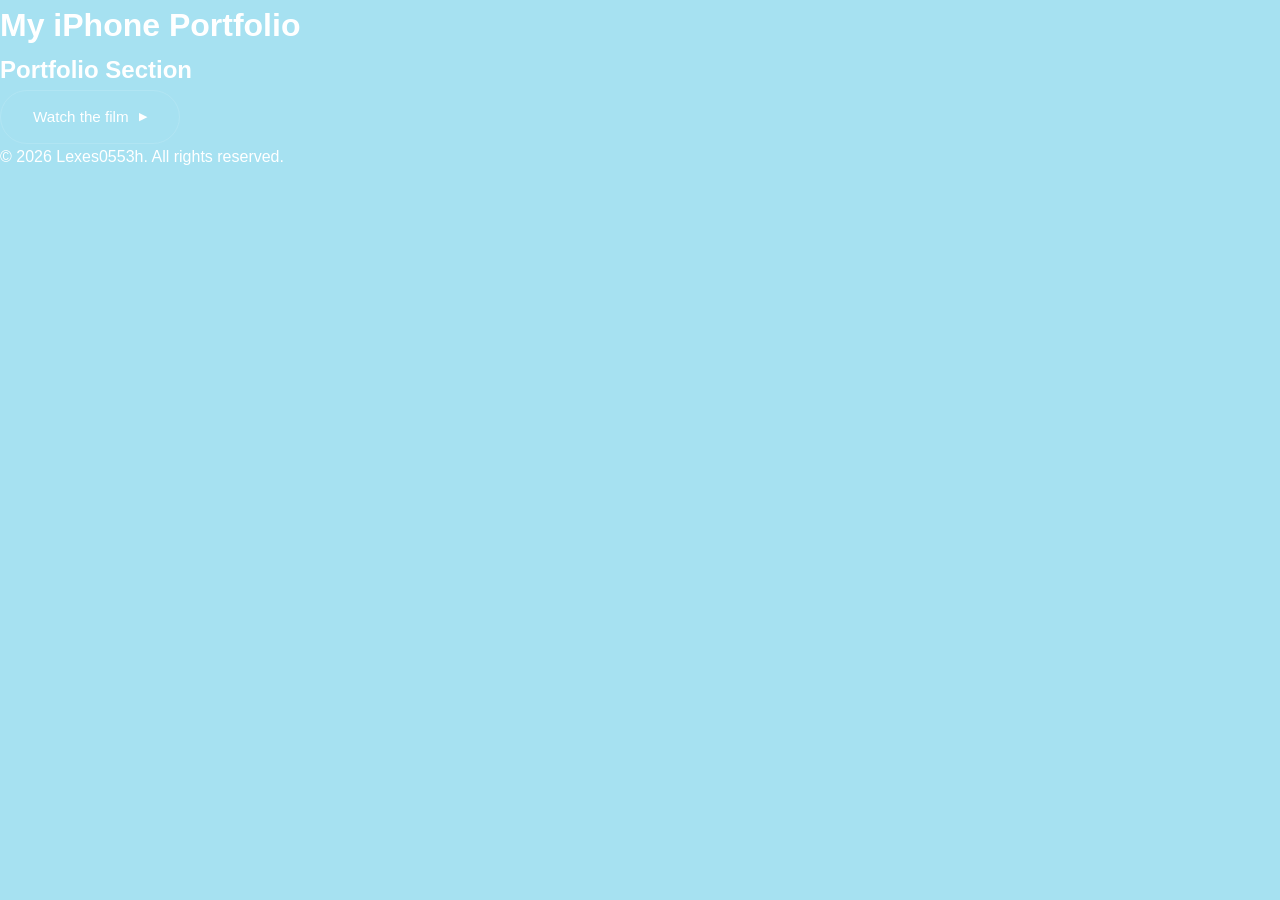
==== commit 1f757b53: "Update link in index.html to YouTube video" ====
--- a/iphone-portfolio/index.html
+++ b/iphone-portfolio/index.html
@@ -2,421 +2,22 @@
 <html lang="en">
 <head>
     <meta charset="UTF-8">
-    <meta name="viewport" content="width=device-width, initial-scale=1.0, maximum-scale=1.0, user-scalable=no">
-    <title>iPhone Ultra — Engineered Perfection</title>
-    <meta name="description" content="Explore the iPhone Ultra — precision engineering, breathtaking design, and revolutionary performance in a stunning orange finish.">
-    <link rel="preconnect" href="https://fonts.googleapis.com">
-    <link rel="preconnect" href="https://fonts.gstatic.com" crossorigin>
-    <link href="https://fonts.googleapis.com/css2?family=Inter:wght@300;400;500;600;700;800;900&family=Space+Grotesk:wght@300;400;500;600;700&display=swap" rel="stylesheet">
+    <meta name="viewport" content="width=device-width, initial-scale=1.0">
+    <title>iPhone Portfolio</title>
     <link rel="stylesheet" href="styles.css">
 </head>
 <body>
-    <!-- Loading Screen -->
-    <div id="loader" class="loader">
-        <div class="loader-content">
-            <div class="loader-ring"></div>
-            <div class="loader-text">
-                <span class="loader-brand">iPhone Ultra</span>
-                <span class="loader-progress" id="loader-progress">Loading experience...</span>
-            </div>
-        </div>
-    </div>
-
-    <!-- Navigation -->
-    <nav id="navbar" class="navbar">
-        <div class="nav-container">
-            <a href="#hero" class="nav-logo">
-                <svg class="nav-logo-icon" viewBox="0 0 24 24" fill="none" xmlns="http://www.w3.org/2000/svg">
-                    <path d="M18.71 19.5C17.88 20.74 17 21.95 15.66 21.97C14.32 22 13.89 21.18 12.37 21.18C10.84 21.18 10.37 21.95 9.1 22C7.79 22.05 6.8 20.68 5.96 19.47C4.25 16.56 2.93 11.3 4.7 7.72C5.57 5.94 7.36 4.86 9.28 4.84C10.56 4.81 11.78 5.72 12.57 5.72C13.36 5.72 14.85 4.62 16.4 4.8C17.07 4.83 18.9 5.08 20.07 6.76C19.97 6.82 17.62 8.17 17.65 11.04C17.68 14.45 20.6 15.56 20.63 15.57C20.6 15.65 20.17 17.14 19.1 18.67L18.71 19.5Z" fill="currentColor"/>
-                    <path d="M13 3.5C13.73 2.67 14.94 2.04 15.94 2C16.07 3.17 15.6 4.35 14.9 5.19C14.21 6.04 13.07 6.7 11.95 6.61C11.8 5.46 12.36 4.26 13 3.5Z" fill="currentColor"/>
-                </svg>
-                <span>iPhone <span class="accent">Ultra</span></span>
-            </a>
-            <div class="nav-links" id="nav-links">
-                <a href="#hero" class="nav-link active" data-page="hero">Overview</a>
-                <a href="#design" class="nav-link" data-page="design">Design</a>
-                <a href="#camera" class="nav-link" data-page="camera">Camera</a>
-                <a href="#performance" class="nav-link" data-page="performance">Performance</a>
-                <a href="#display" class="nav-link" data-page="display">Display</a>
-            </div>
-            <button class="nav-cta" id="nav-cta">Pre-Order</button>
-            <button class="nav-hamburger" id="nav-hamburger" aria-label="Toggle menu">
-                <span></span>
-                <span></span>
-                <span></span>
-            </button>
-        </div>
-    </nav>
-
-    <!-- Mobile Menu -->
-    <div class="mobile-menu" id="mobile-menu">
-        <div class="mobile-menu-content">
-            <a href="#hero" class="mobile-link" data-page="hero">Overview</a>
-            <a href="#design" class="mobile-link" data-page="design">Design</a>
-            <a href="#camera" class="mobile-link" data-page="camera">Camera</a>
-            <a href="#performance" class="mobile-link" data-page="performance">Performance</a>
-            <a href="#display" class="mobile-link" data-page="display">Display</a>
-            <a href="#" class="mobile-cta">Pre-Order Now</a>
-        </div>
-    </div>
-
-    <!-- Page 1: Hero with Scroll Animation -->
-    <section id="hero" class="section hero-section">
-        <div class="scroll-sequence-container">
-            <canvas id="hero-canvas"></canvas>
-            <div class="hero-overlay" id="hero-overlay">
-                <div class="hero-content">
-                    <p class="hero-eyebrow" data-animate>Introducing</p>
-                    <h1 class="hero-title" data-animate>
-                        iPhone <span class="accent">Ultra</span>
-                    </h1>
-                    <p class="hero-subtitle" data-animate>Forged in titanium. Finished in fire.</p>
-                    <div class="hero-actions" data-animate>
-                        <a href="#design" class="btn btn-primary">Explore</a>
-                        <a href="#" class="btn btn-ghost">Watch the film <span class="play-icon">▶</span></a>
-                    </div>
-                </div>
-            </div>
-            <!-- Scroll-driven text overlays -->
-            <div class="scroll-text" id="scroll-text-1">
-                <h2 class="scroll-headline">Every layer.<br>Perfected.</h2>
-            </div>
-            <div class="scroll-text" id="scroll-text-2">
-                <h2 class="scroll-headline">Precision<br>engineering.</h2>
-                <p class="scroll-sub">Each component designed to work in harmony.</p>
-            </div>
-            <div class="scroll-text" id="scroll-text-3">
-                <h2 class="scroll-headline">Reassembled.<br>Reborn.</h2>
-                <p class="scroll-sub">Silence. Perfection restores.</p>
-            </div>
-        </div>
-    </section>
-
-    <!-- Page 2: Design -->
-    <section id="design" class="section design-section">
-        <div class="section-container">
-            <div class="section-header" data-reveal>
-                <p class="section-eyebrow">Design</p>
-                <h2 class="section-title">Beauty is a<br>deep truth.</h2>
-                <p class="section-description">
-                    Every curve, every edge, every surface has been considered and reconsidered. 
-                    The result is a device that feels inevitable — as if it could not exist any other way.
-                </p>
-            </div>
-            <div class="design-showcase">
-                <div class="design-card design-card-hero" data-reveal>
-                    <div class="design-card-image">
-                        <img src="assets/images/iphone-hero.png" alt="iPhone Ultra in orange" loading="lazy">
-                    </div>
-                    <div class="design-card-content">
-                        <h3>Titanium Grade 5</h3>
-                        <p>The strongest titanium alloy used in aerospace, finished in our signature Volcanic Orange.</p>
-                    </div>
-                </div>
-                <div class="design-grid">
-                    <div class="design-card" data-reveal>
-                        <div class="design-stat">
-                            <span class="stat-number" data-count="7.8">0</span>
-                            <span class="stat-unit">mm</span>
-                        </div>
-                        <h3>Impossibly Thin</h3>
-                        <p>Our thinnest profile ever, without compromising a single feature.</p>
-                    </div>
-                    <div class="design-card" data-reveal>
-                        <div class="design-stat">
-                            <span class="stat-number" data-count="185">0</span>
-                            <span class="stat-unit">g</span>
-                        </div>
-                        <h3>Featherweight</h3>
-                        <p>Precision-milled for perfect balance in every hand.</p>
-                    </div>
-                    <div class="design-card" data-reveal>
-                        <div class="design-stat">
-                            <span class="stat-number" data-count="10">0</span>
-                            <span class="stat-unit">m</span>
-                        </div>
-                        <h3>Water Resistant</h3>
-                        <p>IP68 rated. Dive deeper. Go further. Live without limits.</p>
-                    </div>
-                    <div class="design-card" data-reveal>
-                        <div class="design-icon">
-                            <svg viewBox="0 0 48 48" fill="none"><circle cx="24" cy="24" r="20" stroke="currentColor" stroke-width="2"/><circle cx="24" cy="24" r="8" fill="currentColor" opacity="0.3"/><circle cx="24" cy="24" r="3" fill="currentColor"/></svg>
-                        </div>
-                        <h3>Ceramic Shield</h3>
-                        <p>Tougher than any smartphone glass. Period.</p>
-                    </div>
-                </div>
-            </div>
-        </div>
-    </section>
-
-    <!-- Page 3: Camera -->
-    <section id="camera" class="section camera-section">
-        <div class="section-container">
-            <div class="section-header" data-reveal>
-                <p class="section-eyebrow">Camera</p>
-                <h2 class="section-title">The best camera<br>is the one you have.</h2>
-                <p class="section-description">
-                    A 48MP fusion camera system that captures light like never before. 
-                    Computational photography meets optical excellence.
-                </p>
-            </div>
-            <div class="camera-showcase">
-                <div class="camera-hero" data-reveal>
-                    <img src="assets/images/iphone-camera.png" alt="iPhone Ultra Camera System" loading="lazy">
-                    <div class="camera-specs-overlay">
-                        <div class="spec-tag" style="top: 20%; left: 25%;">
-                            <span class="spec-dot"></span>
-                            <span class="spec-label">48MP Main</span>
-                        </div>
-                        <div class="spec-tag" style="top: 50%; left: 65%;">
-                            <span class="spec-dot"></span>
-                            <span class="spec-label">12MP Ultra Wide</span>
-                        </div>
-                        <div class="spec-tag" style="top: 75%; left: 35%;">
-                            <span class="spec-dot"></span>
-                            <span class="spec-label">12MP Telephoto</span>
-                        </div>
-                    </div>
-                </div>
-                <div class="camera-features">
-                    <div class="camera-feature" data-reveal>
-                        <div class="feature-number">48<span>MP</span></div>
-                        <h3>Main Camera</h3>
-                        <p>Quad-pixel sensor with 2nd generation sensor-shift OIS for incredibly sharp photos even in low light.</p>
-                    </div>
-                    <div class="camera-feature" data-reveal>
-                        <div class="feature-number">5<span>x</span></div>
-                        <h3>Optical Zoom</h3>
-                        <p>Get closer to the action with 5x optical zoom and up to 25x digital zoom.</p>
-                    </div>
-                    <div class="camera-feature" data-reveal>
-                        <div class="feature-number">4K<span></span></div>
-                        <h3>Cinematic Mode</h3>
-                        <p>Record cinema-grade video with shallow depth of field and automatic focus transitions.</p>
-                    </div>
-                    <div class="camera-feature" data-reveal>
-                        <div class="feature-number">∞<span></span></div>
-                        <h3>Night Mode</h3>
-                        <p>Photonic Engine delivers incredible detail in the darkest environments.</p>
-                    </div>
-                </div>
-            </div>
-        </div>
-    </section>
-
-    <!-- Page 4: Performance -->
-    <section id="performance" class="section performance-section">
-        <div class="section-container">
-            <div class="section-header" data-reveal>
-                <p class="section-eyebrow">Performance</p>
-                <h2 class="section-title">Power beyond<br>imagination.</h2>
-                <p class="section-description">
-                    The A19 Bionic chip delivers performance that was once reserved for desktop computers. 
-                    Machine learning, graphics, and raw compute — redefined.
-                </p>
-            </div>
-            <div class="performance-showcase">
-                <div class="chip-hero" data-reveal>
-                    <img src="assets/images/iphone-chip.png" alt="A19 Bionic Chip" loading="lazy">
-                    <div class="chip-glow"></div>
-                </div>
-                <div class="performance-metrics">
-                    <div class="metric" data-reveal>
-                        <div class="metric-bar">
-                            <div class="metric-fill" data-width="95"></div>
-                        </div>
-                        <div class="metric-info">
-                            <span class="metric-label">CPU Performance</span>
-                            <span class="metric-value">40% faster</span>
-                        </div>
-                    </div>
-                    <div class="metric" data-reveal>
-                        <div class="metric-bar">
-                            <div class="metric-fill" data-width="90"></div>
-                        </div>
-                        <div class="metric-info">
-                            <span class="metric-label">GPU Performance</span>
-                            <span class="metric-value">35% faster</span>
-                        </div>
-                    </div>
-                    <div class="metric" data-reveal>
-                        <div class="metric-bar">
-                            <div class="metric-fill" data-width="98"></div>
-                        </div>
-                        <div class="metric-info">
-                            <span class="metric-label">Neural Engine</span>
-                            <span class="metric-value">2x throughput</span>
-                        </div>
-                    </div>
-                    <div class="metric" data-reveal>
-                        <div class="metric-bar">
-                            <div class="metric-fill" data-width="85"></div>
-                        </div>
-                        <div class="metric-info">
-                            <span class="metric-label">Battery Life</span>
-                            <span class="metric-value">29 hours</span>
-                        </div>
-                    </div>
-                </div>
-                <div class="performance-grid">
-                    <div class="perf-card" data-reveal>
-                        <div class="perf-icon">
-                            <svg viewBox="0 0 48 48" fill="none"><rect x="8" y="8" width="32" height="32" rx="6" stroke="currentColor" stroke-width="2"/><path d="M18 28L22 20L26 26L30 18" stroke="currentColor" stroke-width="2" stroke-linecap="round" stroke-linejoin="round"/></svg>
-                        </div>
-                        <h3>6-Core CPU</h3>
-                        <p>Two performance cores and four efficiency cores for blazing speed and all-day battery life.</p>
-                    </div>
-                    <div class="perf-card" data-reveal>
-                        <div class="perf-icon">
-                            <svg viewBox="0 0 48 48" fill="none"><path d="M24 6L42 16V32L24 42L6 32V16L24 6Z" stroke="currentColor" stroke-width="2"/><path d="M24 6V42" stroke="currentColor" stroke-width="1" opacity="0.3"/><path d="M6 16L42 16" stroke="currentColor" stroke-width="1" opacity="0.3"/></svg>
-                        </div>
-                        <h3>5-Core GPU</h3>
-                        <p>Console-class graphics for immersive gaming and pro creative workflows.</p>
-                    </div>
-                    <div class="perf-card" data-reveal>
-                        <div class="perf-icon">
-                            <svg viewBox="0 0 48 48" fill="none"><circle cx="24" cy="24" r="18" stroke="currentColor" stroke-width="2"/><path d="M16 24C16 24 20 18 24 18C28 18 32 24 32 24C32 24 28 30 24 30C20 30 16 24 16 24Z" stroke="currentColor" stroke-width="2"/><circle cx="24" cy="24" r="3" fill="currentColor"/></svg>
-                        </div>
-                        <h3>16-Core Neural</h3>
-                        <p>On-device machine learning for real-time photo processing, translation, and more.</p>
-                    </div>
-                </div>
-            </div>
-        </div>
-    </section>
-
-    <!-- Page 5: Display -->
-    <section id="display" class="section display-section">
-        <div class="section-container">
-            <div class="section-header" data-reveal>
-                <p class="section-eyebrow">Display</p>
-                <h2 class="section-title">The most advanced<br>display ever.</h2>
-                <p class="section-description">
-                    Super Retina XDR with ProMotion technology. 
-                    Every pixel is a masterpiece of color accuracy and brightness.
-                </p>
-            </div>
-            <div class="display-showcase">
-                <div class="display-hero" data-reveal>
-                    <img src="assets/images/iphone-display.png" alt="iPhone Ultra Display" loading="lazy">
-                </div>
-                <div class="display-spec-badges" data-reveal>
-                    <div class="spec-badge">
-                        <span class="spec-badge-value">2000</span>
-                        <span class="spec-badge-label">nits</span>
-                    </div>
-                    <div class="spec-badge-divider"></div>
-                    <div class="spec-badge">
-                        <span class="spec-badge-value">120</span>
-                        <span class="spec-badge-label">Hz</span>
-                    </div>
-                    <div class="spec-badge-divider"></div>
-                    <div class="spec-badge">
-                        <span class="spec-badge-value">HDR10+</span>
-                        <span class="spec-badge-label">Support</span>
-                    </div>
-                    <div class="spec-badge-divider"></div>
-                    <div class="spec-badge">
-                        <span class="spec-badge-value">Always</span>
-                        <span class="spec-badge-label">On Display</span>
-                    </div>
-                    <div class="spec-badge-divider"></div>
-                    <div class="spec-badge">
-                        <span class="spec-badge-value">6.9"</span>
-                        <span class="spec-badge-label">Screen</span>
-                    </div>
-                </div>
-                <div class="display-features">
-                    <div class="display-feature-card" data-reveal>
-                        <div class="dfc-header">
-                            <span class="dfc-number">2000</span>
-                            <span class="dfc-unit">nits</span>
-                        </div>
-                        <h3>Peak Brightness</h3>
-                        <p>The brightest smartphone display. Readable in direct sunlight.</p>
-                    </div>
-                    <div class="display-feature-card" data-reveal>
-                        <div class="dfc-header">
-                            <span class="dfc-number">120</span>
-                            <span class="dfc-unit">Hz</span>
-                        </div>
-                        <h3>ProMotion</h3>
-                        <p>Adaptive refresh rate from 1Hz to 120Hz for fluid scrolling and power efficiency.</p>
-                    </div>
-                    <div class="display-feature-card" data-reveal>
-                        <div class="dfc-header">
-                            <span class="dfc-number">P3</span>
-                            <span class="dfc-unit">Wide</span>
-                        </div>
-                        <h3>Color Accuracy</h3>
-                        <p>Industry-leading P3 wide color gamut with True Tone technology.</p>
-                    </div>
-                </div>
-            </div>
-        </div>
-    </section>
-
-    <!-- Footer CTA -->
-    <section class="section cta-section">
-        <div class="section-container">
-            <div class="cta-content" data-reveal>
-                <p class="cta-eyebrow">Ready?</p>
-                <h2 class="cta-title">Get iPhone <span class="accent">Ultra</span></h2>
-                <p class="cta-price">From <span class="price">$1,199</span></p>
-                <div class="cta-actions">
-                    <a href="#" class="btn btn-primary btn-large">Pre-Order Now</a>
-                    <a href="#" class="btn btn-ghost btn-large">Compare Models</a>
-                </div>
-            </div>
-        </div>
-    </section>
-
-    <!-- Footer -->
-    <footer class="footer">
-        <div class="footer-container">
-            <div class="footer-grid">
-                <div class="footer-col">
-                    <h4>Shop and Learn</h4>
-                    <a href="#">Store</a>
-                    <a href="#">iPhone</a>
-                    <a href="#">iPad</a>
-                    <a href="#">Mac</a>
-                    <a href="#">Watch</a>
-                </div>
-                <div class="footer-col">
-                    <h4>Services</h4>
-                    <a href="#">Apple Music</a>
-                    <a href="#">Apple TV+</a>
-                    <a href="#">iCloud</a>
-                    <a href="#">Apple Pay</a>
-                </div>
-                <div class="footer-col">
-                    <h4>Support</h4>
-                    <a href="#">Contact Us</a>
-                    <a href="#">Genius Bar</a>
-                    <a href="#">Repair</a>
-                    <a href="#">Coverage</a>
-                </div>
-                <div class="footer-col">
-                    <h4>About</h4>
-                    <a href="#">Newsroom</a>
-                    <a href="#">Leadership</a>
-                    <a href="#">Careers</a>
-                    <a href="#">Privacy</a>
-                </div>
-            </div>
-            <div class="footer-bottom">
-                <p>&copy; 2026 Apple Inc. All rights reserved.</p>
-                <div class="footer-legal">
-                    <a href="#">Privacy Policy</a>
-                    <a href="#">Terms of Use</a>
-                    <a href="#">Legal</a>
-                </div>
-            </div>
-        </div>
+    <header>
+        <h1>My iPhone Portfolio</h1>
+    </header>
+    <main>
+        <section>
+            <h2>Portfolio Section</h2>
+            <a href="https://www.youtube.com/watch?v=dQw4w9WgXcQ" class="btn btn-ghost">Watch the film <span class="play-icon">▶</span></a>
+        </section>
+    </main>
+    <footer>
+        <p>&copy; 2026 Lexes0553h. All rights reserved.</p>
     </footer>
-
-    <script src="script.js"></script>
 </body>
-</html>
+</html>
--- a/iphone-portfolio/styles.css
+++ b/iphone-portfolio/styles.css
@@ -16,7 +16,7 @@
     --orange-800: #9a3412;
     --orange-900: #7c2d12;
 
-    --bg-primary: #000000;
+    --bg-primary: #A6E1F1;
     --bg-secondary: #0a0a0a;
     --bg-tertiary: #111111;
     --bg-card: #1a1a1a;
